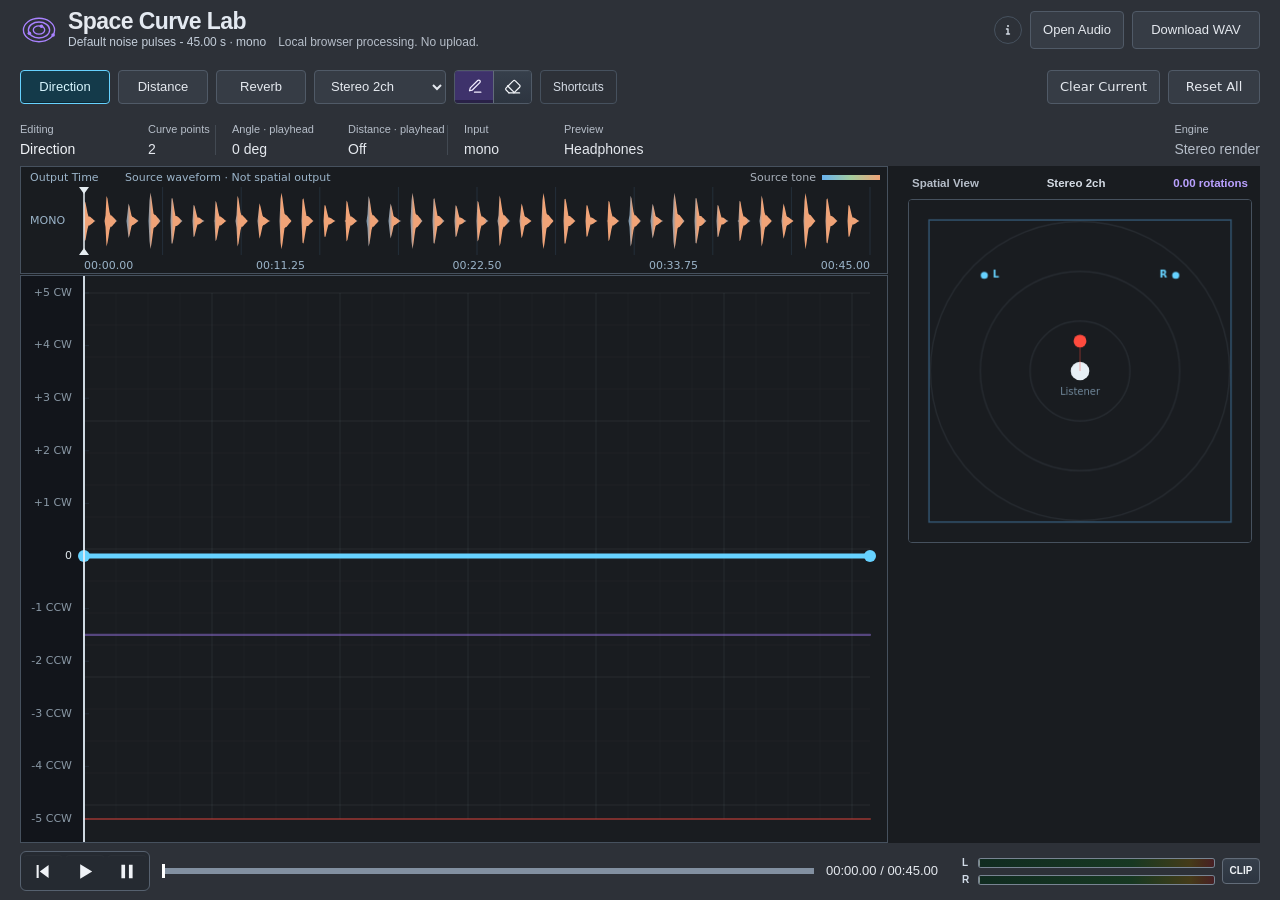
==== index.html @ f637f94a "Clarify readout hierarchy and contextual shortcut help" ====
<!doctype html>
<html lang="en">
  <head>
    <meta charset="utf-8">
    <meta name="viewport" content="width=device-width, initial-scale=1">
    <title>Space Curve Lab</title>
    <link rel="icon" type="image/svg+xml" href="assets/identity/space-micro.svg?v=hub-v0.10">
    <link rel="stylesheet" href="assets/identity/tokens.css?v=hub-v0.10">
    <link rel="stylesheet" href="src/styles.css?v=20261014-filekeys1">
    <link rel="stylesheet" href="src/common-transport.css?v=20261013-1">
    <link rel="stylesheet" href="src/curve-actions.css?v=20261014-family1">
    <link rel="stylesheet" href="src/file-help.css?v=20261014-family1">
    <link rel="stylesheet" href="src/parameter-help.css?v=20261014-family1">
    <link rel="stylesheet" href="src/studio-theme.css?v=20261015-family1">
    <link rel="stylesheet" href="src/button-states.css?v=20261015-2">
  <link rel="stylesheet" href="src/value-strip.css?v=20261015-1">
  <link rel="stylesheet" href="src/functional-surfaces.css?v=20261015-space4">
    <link rel="stylesheet" href="src/content-alignment.css?v=20261015-2">
  <link rel="stylesheet" href="src/transport-polish.css?v=20261015-2">
  <link rel="stylesheet" href="src/transport-surface.css?v=20261015-2">
  <link rel="stylesheet" href="src/brand-layout.css?v=20261015-1">
    <link rel="stylesheet" href="src/readout-layout.css?v=20261028-family-guide1">
    <link rel="stylesheet" href="src/header-rhythm.css?v=20261015-2">
    <link rel="stylesheet" href="src/expanded-editor.css?v=20261015-spatial2">
    <link rel="stylesheet" href="src/typography.css?v=20261015-family1">
  <link rel="stylesheet" href="src/quiet-ui.css?v=20261023-family1">
    <link rel="stylesheet" href="src/refined-ui.css?v=20261026-graphite1">
</head>
  <body>
    <main class="app">
      <header class="topbar">
        <div class="brand">
          <img class="brandMark" src="assets/identity/space-symbol.svg?v=hub-v0.10" width="48" height="48" alt="" aria-hidden="true">
          <div class="brandCopy">
            <h1><span>Space </span><span class="brandAccent">Curve Lab</span></h1>
            <p class="tagline">Draw rotation and distance onto sound.</p>
            <p class="statusLine"><span id="fileStatus">No audio loaded</span><span class="privacyNote">Local browser processing. No upload.</span></p>

          </div>
        </div>
        <div class="transport">
          <details id="fileHelp" class="fileHelp">
            <summary aria-label="Audio file and export information" title="Audio file and export information"><svg width="16" height="16" viewBox="0 0 16 16" fill="none" aria-hidden="true"><circle cx="8" cy="4" r="1" fill="currentColor"/><path d="M6.5 7h1.5v5m-1.5 0h3" stroke="currentColor" stroke-width="1.4" stroke-linecap="round" stroke-linejoin="round"/></svg></summary>
            <div class="fileHelpPanel">
              <strong>Files &amp; export</strong>
              <dl>
                <dt>Input</dt><dd>WAV, MP3 recommended.</dd>
                <dt>AIFF</dt><dd>Mono/stereo 16/24-bit PCM (8–192 kHz), converted locally on import. AIFF-C is not supported.</dd>
                <dt>AIFF limits</dt><dd>128 MiB file / converted WAV; 192 MiB decoded audio. Other formats depend on browser memory.</dd>
                <dt>Output</dt><dd>Source duration · 2 / 4 / 8 channels · 48 kHz / 24-bit WAV. Reverb tails beyond the source end are not included.</dd>
              </dl>
              <p>Short excerpts recommended. Use one Lab at a time for heavy processing.</p>
            </div>
          </details>
          <label class="fileButton">
            Open Audio
            <input id="fileInput" type="file" accept="audio/*,.aif,.aiff,.aifc">
          </label>
          <span class="exportStatus" role="status" aria-label="Export status" hidden><strong id="downloadReadout">not ready</strong></span>
<button id="downloadButton" class="downloadButton" type="button" disabled title="Source duration · 2 / 4 / 8 channels · 48 kHz / 24-bit WAV.">Download WAV</button>
        </div>
      </header>

      <section class="editor">
        <div class="legend">
          <div class="modeButtons">
            <button id="directionMode" class="curveMode enabled active" type="button" aria-pressed="true" data-parameter-help aria-describedby="directionModeHelp">Direction</button>
            <button id="distanceMode" class="curveMode" type="button" aria-pressed="false" data-parameter-help aria-describedby="distanceModeHelp">Distance</button>
            <button id="reverbMode" class="curveMode" type="button" aria-pressed="false" data-parameter-help aria-describedby="reverbModeHelp">Reverb</button>
            <div class="channelTools">
              <select id="renderFormat" aria-label="Render format">
                <option value="stereo">Stereo 2ch</option>
                <option value="quad">Quad 4ch</option>
                <option value="octo">Octo 8ch</option>
              </select>
              <div class="toolToggle" role="group" aria-label="Curve editing tool">
                <button id="penTool" class="active" type="button" aria-label="Pen" aria-pressed="true" title="Pen: add or move points. Shift-drag a point and following points vertically; X stays fixed. Esc cancels the group drag.">
                  <svg xmlns="http://www.w3.org/2000/svg" width="17" height="17" viewBox="0 0 24 24" fill="none" stroke="currentColor" stroke-width="2" stroke-linecap="round" stroke-linejoin="round" aria-hidden="true"><path d="M12 20h9"/><path d="M16.5 3.5a2.121 2.121 0 0 1 3 3L9 17l-4 1 1-4Z"/></svg>
                </button>
                <button id="eraserTool" type="button" aria-label="Eraser" aria-pressed="false" title="Eraser: click a point to delete. Mac: Option-click; PC: Ctrl-click">
                  <svg xmlns="http://www.w3.org/2000/svg" width="17" height="17" viewBox="0 0 24 24" fill="none" stroke="currentColor" stroke-width="2" stroke-linecap="round" stroke-linejoin="round" aria-hidden="true"><path d="m7 21-4-4a2 2 0 0 1 0-3L13 4a2 2 0 0 1 3 0l6 6a2 2 0 0 1 0 3l-8 8"/><path d="M22 21H7"/><path d="m5 11 9 9"/></svg>
                </button>
              </div>
            </div>
            <details id="shortcutHelp" class="fileHelp shortcutHelp">
              <summary title="Existing shortcuts by editing area">Shortcuts</summary>
              <div class="fileHelpPanel" aria-label="Keyboard shortcuts"><strong>Keyboard shortcuts</strong><h3>Curve editing</h3><dl><dt>Shift-drag</dt><dd>Move this and following points vertically. X stays fixed.</dd><dt>Option-click</dt><dd>Mac: delete a point. PC: Ctrl-click. Endpoints stay protected.</dd><dt>Esc</dt><dd>Cancel the pending Shift group drag.</dd></dl><h3>Playback</h3><dl><dt>Space</dt><dd>Play/pause outside inputs, selectors and help.</dd><dt>← / →</dt><dd>Source waveform guide focused: seek 1 s; Shift: 0.1 s. Home / End: boundaries.</dd></dl><p>The channel selector sets the WAV layout; headphone Preview stays stereo. The waveform is a source guide, not spatial output. Esc closes this guide.</p></div>
            </details>
          </div>
          <div class="curveLegend">
            <span><b class="directionSwatch"></b>direction -1800/+1800 degrees</span>
            <span class="directionHint">+ clockwise / - counterclockwise</span>
            <span><b class="distanceSwatch"></b>distance near/far</span>
          </div>
          <div class="curveActions">
            <input id="distanceBypass" type="checkbox" checked hidden>

            <button id="clearCurveButton" type="button">Clear Current</button>
            <button id="resetButton" type="button">Reset All</button>
          </div>
        </div>

        <div class="roomControls" role="group" aria-label="Reverb settings" hidden>
          <span>Draw Reverb Amount · <output id="reverbAmountValue">35%</output></span>
          <label>Decay <input id="reverbDecay" type="range" min="0.3" max="4" step="0.1" value="1.2"><output id="reverbDecayValue">1.2 s</output></label>
          <span>Tail ends at file length</span>
        </div>
        <div class="panel currentValues contextReadouts">
          <div class="readout primaryReadout">
            <span>Editing</span>
            <strong id="modeReadout">Direction</strong>
          </div>
          <div class="readout editContextEnd">
            <span>Curve points</span>
            <strong id="pointsReadout">2</strong>
          </div>
          <div class="readout">
            <span title="Direction curve at the output playhead, not a selected point or measured audio.">Angle · playhead</span>
            <strong id="directionReadout">0 deg</strong>
          </div>
          <div class="readout playbackGroupEnd">
            <span title="Distance curve at the output playhead. Off and bypass retain their existing meaning.">Distance · playhead</span>
            <strong id="distanceReadout">Off</strong>
          </div>
          <div class="readout">
            <span>Input</span>
            <strong id="inputReadout">mono/stereo</strong>
          </div>
          <div class="readout previewReadout">
            <span>Preview</span>
            <strong>Headphones</strong>
          </div>
          <div class="readout referenceReadout">
            <span>Engine</span>
            <strong id="engineReadout">Stereo render</strong>
          </div>
        </div>

        <div class="workspace">
          <div class="curveStack">
            <div class="canvasFrame timelineFrame">
              <canvas id="waveCanvas" width="1600" height="150" role="slider" tabindex="0" aria-label="Output time, source waveform, not spatial output" aria-valuemin="0" aria-valuemax="100" aria-valuenow="0"></canvas>
            </div>
            <div class="canvasFrame curveFrame">
              <canvas id="curveCanvas" width="1600" height="560" aria-label="Curve editor. Click to add or drag to move. Shift-drag a point and following points vertically with X fixed. Esc cancels. Mac Option-click deletes; PC Ctrl-click."></canvas>
            </div>

          </div>
          <aside class="spatialPanel">
            <div class="spatialHeader">
              <span>Spatial View</span>
              <span id="spatialModeLabel">Stereo 2ch</span>
              <strong id="motionReadout">0.00 rotations</strong>
            </div>
            <canvas id="spatialCanvas" width="520" height="520"></canvas>
          </aside>
        </div>
      </section>

      <footer class="playbackBar" aria-label="Playback and output monitoring">
        <div class="bottomTransport" aria-label="Transport controls">
          <button id="rewindButton" type="button" aria-label="Return to start" title="Return to start" disabled></button>
          <button id="playButton" type="button" aria-label="Play" title="Play · Space" disabled>Play</button>
          <button id="stopButton" type="button" aria-label="Pause" title="Pause · Space" disabled>Pause</button>
        </div>
        <input id="playbackScrubber" type="range" min="0" max="1" step="0.0001" value="0" aria-label="Output playback position" disabled>
        <output id="timeStatus" aria-label="Current playback time and duration">00:00.00 / 00:00.00</output>
        <section class="outputMeter" aria-label="Stereo headphone preview output level meter">
          <div class="meterChannels">
            <div class="meterRow" data-meter-channel="0">
              <span class="meterChannelLabel">L</span>
              <div class="meterTrack" aria-hidden="true">
                <div class="meterRms"></div>
                <div class="meterPeak"></div>
                <div class="meterHold"></div>
              </div>
              <span class="meterValue">-∞</span>
            </div>
            <div class="meterRow" data-meter-channel="1">
              <span class="meterChannelLabel">R</span>
              <div class="meterTrack" aria-hidden="true">
                <div class="meterRms"></div>
                <div class="meterPeak"></div>
                <div class="meterHold"></div>
              </div>
              <span class="meterValue">-∞</span>
            </div>
          </div>
          <button id="meterClipButton" class="meterClip" type="button" aria-pressed="false" title="Clip indicator. Click to reset.">CLIP</button>
        </section>
      </footer>
    </main>

    <div id="resetDialog" class="dialogBackdrop" hidden>
      <div class="confirmDialog" role="dialog" aria-modal="true" aria-labelledby="resetDialogTitle" aria-describedby="resetDialogDescription">
        <h2 id="resetDialogTitle">Reset all curves?</h2>
        <p id="resetDialogDescription">Direction, Distance and Reverb will return to their default state. This action cannot be undone.</p>
        <div class="dialogActions">
          <button id="cancelResetButton" type="button">Cancel</button>
          <button id="confirmResetButton" type="button">Reset All</button>
        </div>
      </div>
    </div>

    <script src="src/file-help.js?v=20261028-family-guide1" type="module"></script>
    <script src="src/app.js?v=20261027-shift1" type="module"></script>
  <div id="directionModeHelp" class="parameterHelp" role="tooltip" hidden><strong>Direction · −1800° to +1800°</strong><span>Move the sound around the listener. Positive = clockwise; negative = counterclockwise. 360° is one full turn.</span><span class="helpState"></span></div>
<div id="distanceModeHelp" class="parameterHelp" role="tooltip" hidden><strong>Distance · 0–1</strong><span>Move from near (0) to far (1), changing level, filtering and spatial impression. This is not a calibrated distance in meters.</span><span class="helpState"></span></div>
<div id="reverbModeHelp" class="parameterHelp" role="tooltip" hidden><strong>Reverb Amount · 0–100%</strong><span>Draw how much sound is sent to the reverb. Decay is a separate 0.3–4 s setting. The tail ends at the file length.</span><span class="helpState"></span></div>
<script type="module" src="src/parameter-help.js?v=20261014-family1"></script>
<script src="src/value-details.js?v=20261015-1" type="module"></script>
  <script type="module" src="src/expanded-editor.js?v=20261015-height2"></script>
  </body>
</html>
---- assets/identity/tokens.css ----
/* Pinned Hub v0.10 palette. Update from palette.json together. */
:root {
  --curve-lab-audio: #459BFF;
  --curve-lab-timbre: #F4CB38;
  --curve-lab-space: #A982FF;
  --curve-lab-granular: #EF4FA4;
  --curve-lab-spectral: #FF7047;
  --curve-lab-oscillator: #28CDB0;
}
---- src/styles.css ----
:root {
  color-scheme: dark;
  --cl-bg: #07111c;
  --cl-bg-deep: #050b12;
  --cl-surface: #0d1b29;
  --cl-surface-raised: #122438;
  --cl-surface-hover: #182f46;
  --cl-surface-active: #1b3751;
  --cl-canvas: #0c1f31;
  --cl-border: #203a52;
  --cl-border-strong: #345672;
  --cl-text: #e8f0f6;
  --cl-text-secondary: #aabccc;
  --cl-text-muted: #71889b;
  --cl-accent: var(--curve-lab-space);
  --cl-accent-hover: #baa1ff;
  --cl-focus: #ccb4ff;
  --cl-direction: #66d2ff;
  --cl-distance: #ff4b3e;
  --cl-danger: #e35d80;
  --cl-meter-green: #20d45b;
  --cl-meter-yellow: #f2d31b;
  --cl-meter-orange: #f28c18;
  --cl-meter-red: #e44747;
  --cl-meter-hold: #f4f7f9;
  --cl-radius-sm: 4px;
  --cl-radius-md: 6px;
  --cl-radius-lg: 8px;
  --cl-space-1: 4px;
  --cl-space-2: 8px;
  --cl-space-3: 12px;
  --cl-space-4: 16px;
  --cl-space-6: 24px;
  --cl-control-height: 38px;
  --cl-toolbar-height: 54px;
  font-family: system-ui, -apple-system, BlinkMacSystemFont, "Segoe UI", sans-serif;
  background: var(--cl-bg-deep);
  color: var(--cl-text);
}

* {
  box-sizing: border-box;
}

body {
  margin: 0;
  min-height: 100vh;
  min-height: 100dvh;
  overflow: auto;
  background: var(--cl-bg-deep);
}

button,
input,
select {
  font: inherit;
}

.app {
  display: grid;
  grid-template-columns: minmax(0, 1fr);
  grid-template-rows: auto auto auto;
  align-content: start;
  min-height: 100vh;
  min-height: 100dvh;
  padding-bottom: 102px;
  padding-bottom: calc(102px + env(safe-area-inset-bottom, 0px));
}

.topbar {
  grid-column: 1 / -1;
  display: grid;
  grid-template-columns: minmax(330px, 1fr) auto;
  align-items: center;
  gap: var(--cl-space-6);
  padding: 18px var(--cl-space-6);
  border-bottom: 1px solid rgba(52, 86, 114, 0.72);
  background: #08131e;
}

.brand {
  display: grid;
  grid-template-columns: 48px minmax(0, 1fr);
  align-items: center;
  gap: var(--cl-space-3);
  min-width: 0;
}

.brandMark {
  width: 48px;
  height: 48px;
  display: block;
  object-fit: contain;
}

.brandCopy {
  min-width: 0;
}

.brand h1 {
  margin: 0;
  color: var(--cl-text);
  font-size: 25px;
  font-weight: 720;
  line-height: 1.05;
  letter-spacing: 0;
}

.brandAccent {
  color: var(--cl-accent);
}

.brand p {
  margin: 0;
}

.tagline {
  margin-top: var(--cl-space-1);
  color: var(--cl-text-secondary);
  font-size: 13px;
  line-height: 1.35;
}

.statusLine {
  display: flex;
  flex-wrap: wrap;
  gap: 5px var(--cl-space-3);
  margin-top: 3px;
  color: var(--cl-text-muted);
  font-size: 11.5px;
  line-height: 1.35;
}

.privacyNote {
  color: #77b7aa;
}

.formatNote {
  margin-top: 2px;
  color: #60798d;
  font-size: 10.5px;
  line-height: 1.35;
}

#timeStatus {
  min-width: 166px;
  color: var(--cl-text);
  font-size: 16px;
  font-weight: 680;
  font-variant-numeric: tabular-nums;
  text-align: center;
  white-space: nowrap;
}

.transport {
  display: flex;
  align-items: center;
  justify-self: end;
  gap: var(--cl-space-2);
  flex-wrap: wrap;
}

button,
.fileButton,
select {
  min-width: 74px;
  height: var(--cl-control-height);
  display: inline-flex;
  align-items: center;
  justify-content: center;
  padding: 0 14px;
  border: 1px solid var(--cl-border);
  border-radius: var(--cl-radius-md);
  background: var(--cl-surface-raised);
  color: var(--cl-text-secondary);
  font-size: 13px;
  font-weight: 620;
  line-height: 1;
  text-decoration: none;
  white-space: nowrap;
  cursor: pointer;
}

select {
  min-width: 112px;
  color-scheme: dark;
}

button:hover,
.fileButton:hover,
select:hover {
  border-color: var(--cl-border-strong);
  background: var(--cl-surface-hover);
  color: var(--cl-text);
}

button:focus-visible,
.fileButton:focus-within,
select:focus-visible,
input:focus-visible {
  outline: 2px solid var(--cl-focus);
  outline-offset: 2px;
}

button:active:not(:disabled),
.fileButton:active,
select:active:not(:disabled) {
  background: var(--cl-surface-active);
}

button:disabled,
select:disabled {
  opacity: 0.42;
  cursor: default;
}

#downloadButton {
  min-width: 128px;
  border-color: var(--cl-accent);
  background: color-mix(in srgb, var(--cl-accent) 48%, var(--cl-bg));
  color: #fbf9ff;
}

#downloadButton:hover {
  border-color: var(--cl-accent-hover);
  background: color-mix(in srgb, var(--cl-accent) 60%, var(--cl-bg));
}

#stopButton {
  border-color: #784054;
  color: #f09ab1;
}

#stopButton:hover {
  border-color: var(--cl-danger);
  background: #321d2a;
  color: #ffc0d0;
}

.fileButton input {
  position: absolute;
  width: 1px;
  height: 1px;
  padding: 0;
  margin: -1px;
  overflow: hidden;
  clip-path: inset(50%);
  white-space: nowrap;
  border: 0;
}

.editor {
  min-width: 0;
  min-height: 0;
  display: grid;
  grid-template-rows: auto auto auto minmax(0, 1fr);
  align-content: start;
  gap: var(--cl-space-3);
  padding: var(--cl-space-4);
}

.legend {
  min-height: var(--cl-toolbar-height);
  display: grid;
  grid-template-columns: auto minmax(0, 1fr) auto;
  align-items: center;
  gap: var(--cl-space-4);
  padding: var(--cl-space-2) var(--cl-space-3);
  border: 1px solid var(--cl-border);
  border-radius: var(--cl-radius-lg);
  background: var(--cl-surface);
  color: var(--cl-text-muted);
  font-size: 11.5px;
}

.modeButtons,
.curveLegend,
.curveActions {
  display: flex;
  align-items: center;
  gap: var(--cl-space-2);
  flex-wrap: wrap;
}

.curveLegend {
  min-width: 0;
  gap: var(--cl-space-4);
}

.curveActions {
  justify-content: flex-end;
}

.legend button {
  min-width: 90px;
  height: 34px;
}

.curveMode {
  border-color: #29445b;
  background: #102236;
}

.toolToggle {
  display: inline-flex;
  height: 34px;
  margin-left: var(--cl-space-1);
  overflow: hidden;
  border: 1px solid #2d4a61;
  border-radius: var(--cl-radius-md);
}

.legend .toolToggle button {
  width: 38px;
  min-width: 38px;
  height: 32px;
  padding: 0;
  border: 0;
  border-radius: 0;
  background: #102236;
  color: #9fb5c6;
}

.legend .toolToggle button + button {
  border-left: 1px solid #2d4a61;
}

.legend .toolToggle button.active {
  background: #3e326b;
  color: #f2edff;
}

.legend .toolToggle button:focus-visible {
  outline: 2px solid var(--cl-focus);
  outline-offset: -2px;
}

#directionMode.active {
  border-color: var(--cl-direction);
  background: #143a4a;
  color: #d8f6ff;
}

#distanceMode.active {
  border-color: var(--cl-distance);
  background: #442329;
  color: #ffd9d6;
}

#clearCurveButton,
#resetButton {
  min-width: 92px;
  color: var(--cl-text-secondary);
}

#clearCurveButton {
  border-color: #3b5063;
}

#resetButton {
  border-color: #784054;
  color: #f09ab1;
}

#resetButton:hover {
  border-color: var(--cl-danger);
  background: #321d2a;
  color: #ffc0d0;
}

.toggle {
  height: 34px;
  display: inline-flex;
  align-items: center;
  gap: 7px;
  padding: 0 10px;
  border: 1px solid #3b5063;
  border-radius: var(--cl-radius-md);
  color: var(--cl-text-secondary);
  background: #102236;
  white-space: nowrap;
}

.toggle:hover {
  border-color: var(--cl-border-strong);
  color: var(--cl-text);
}

.toggle input {
  width: 14px;
  height: 14px;
  margin: 0;
  accent-color: var(--cl-distance);
}

.directionHint {
  color: var(--cl-text-muted);
}

.directionSwatch,
.distanceSwatch {
  display: inline-block;
  width: 22px;
  height: 3px;
  margin-right: 6px;
  border-radius: 2px;
  vertical-align: middle;
}

.directionSwatch { background: var(--cl-direction); }
.distanceSwatch { background: var(--cl-distance); }

.panel {
  display: grid;
  grid-template-columns: repeat(8, minmax(100px, 1fr));
  gap: 0;
  padding: 10px 12px;
  border: 1px solid var(--cl-border);
  border-radius: var(--cl-radius-lg);
  background: #0a1724;
}

.readout {
  position: relative;
  display: grid;
  grid-template-rows: 13px 17px;
  align-content: center;
  gap: 4px;
  min-width: 0;
  padding: 0 14px;
  color: var(--cl-text-muted);
  font-size: 10.5px;
  line-height: 1.2;
  text-transform: uppercase;
}

.readout:first-child {
  padding-left: 4px;
}

.readout:not(:last-child)::after {
  position: absolute;
  top: 3px;
  right: 0;
  bottom: 3px;
  width: 1px;
  background: rgba(52, 86, 114, 0.58);
  content: "";
}

.readout strong {
  overflow: hidden;
  color: var(--cl-text);
  font-size: 13px;
  font-weight: 650;
  font-variant-numeric: tabular-nums;
  line-height: 1.3;
  text-overflow: ellipsis;
  text-transform: none;
  white-space: nowrap;
}

.workspace {
  min-width: 0;
  display: grid;
  grid-template-columns: minmax(0, 1fr) minmax(300px, 360px);
  align-items: start;
  gap: var(--cl-space-3);
}

.curveStack {
  min-width: 0;
  display: grid;
  gap: var(--cl-space-3);
}

.canvasFrame,
.spatialPanel {
  min-width: 0;
  overflow: hidden;
  border: 1px solid var(--cl-border-strong);
  border-radius: var(--cl-radius-lg);
  background: var(--cl-canvas);
}

canvas {
  display: block;
  width: 100%;
}

#waveCanvas,
#curveCanvas {
  background: var(--cl-canvas);
}

#waveCanvas {
  cursor: crosshair;
  touch-action: none;
  height: clamp(88px, 12vh, 128px);
  height: clamp(88px, 12dvh, 128px);
}

#curveCanvas {
  height: clamp(250px, calc(100vh - 515px), 620px);
  height: clamp(250px, calc(100dvh - 515px), 620px);
  cursor: crosshair;
}

#curveCanvas.eraseMode {
  cursor: url("eraser-cursor.svg") 5 25, crosshair;
}

.spatialPanel {
  padding: var(--cl-space-2);
  background: #0a1724;
}

.spatialHeader {
  display: flex;
  align-items: center;
  justify-content: space-between;
  gap: var(--cl-space-3);
  padding: 3px 4px 10px;
  color: var(--cl-text-muted);
  font-size: 11.5px;
  font-weight: 650;
}

.spatialHeader span {
  min-width: 0;
}

#spatialModeLabel {
  flex: 1 1 auto;
  overflow: hidden;
  color: var(--cl-text-secondary);
  text-align: center;
  text-overflow: ellipsis;
  white-space: nowrap;
}

.spatialHeader strong {
  color: var(--cl-accent-hover);
  font-size: 11.5px;
  font-variant-numeric: tabular-nums;
}

#spatialCanvas {
  aspect-ratio: 1;
  border: 1px solid var(--cl-border);
  border-radius: var(--cl-radius-md);
  background: var(--cl-canvas);
}

.playbackBar {
  position: fixed;
  z-index: 10;
  right: var(--cl-space-4);
  bottom: var(--cl-space-3);
  bottom: max(var(--cl-space-3), env(safe-area-inset-bottom, 0px));
  left: var(--cl-space-4);
  display: grid;
  grid-template-columns: auto auto minmax(33vw, 1fr);
  align-items: center;
  gap: var(--cl-space-4);
  min-height: 66px;
  margin: 0;
  padding: 10px 12px;
  border: 1px solid var(--cl-border);
  border-radius: var(--cl-radius-lg);
  background: #0a1724;
}

.bottomTransport {
  display: flex;
  align-items: center;
  gap: var(--cl-space-2);
}

.bottomTransport button {
  min-width: 74px;
}

#waveCanvas:focus-visible {
  outline: 2px solid var(--cl-focus);
  outline-offset: -2px;
}

.outputMeter {
  display: grid;
  grid-template-columns: auto minmax(140px, 1fr) auto;
  align-items: center;
  gap: var(--cl-space-2);
  min-width: 0;
  padding-left: var(--cl-space-3);
  border-left: 1px solid rgba(52, 86, 114, 0.58);
}

.meterTitle {
  color: var(--cl-text-muted);
  font-size: 10px;
  font-weight: 750;
}

.meterChannels {
  display: grid;
  gap: 5px;
  min-width: 0;
}

.meterRow {
  display: grid;
  grid-template-columns: 11px minmax(90px, 1fr) 34px;
  align-items: center;
  gap: 5px;
}

.meterChannelLabel,
.meterValue {
  color: var(--cl-text-muted);
  font-size: 10px;
  font-weight: 650;
  font-variant-numeric: tabular-nums;
}

.meterValue {
  text-align: right;
}

.meterTrack {
  position: relative;
  height: 7px;
  overflow: hidden;
  border: 1px solid #233d53;
  border-radius: 2px;
  background: #050c13;
}

.meterRms,
.meterPeak {
  position: absolute;
  inset: 0;
  width: 100%;
  transform: scaleX(0);
  transform-origin: left center;
  background: linear-gradient(
    90deg,
    var(--cl-meter-green) 0%,
    var(--cl-meter-green) 68%,
    var(--cl-meter-yellow) 80%,
    var(--cl-meter-orange) 90%,
    var(--cl-meter-red) 100%
  );
}

.meterRms {
  opacity: 0.72;
}

.meterPeak {
  top: 1px;
  bottom: 1px;
  opacity: 0.96;
}

.meterHold {
  position: absolute;
  top: 0;
  bottom: 0;
  left: 0;
  width: 1px;
  background: var(--cl-meter-hold);
}

.meterClip {
  min-width: 38px;
  width: 38px;
  height: 26px;
  padding: 0;
  border-color: #493142;
  background: #1b1c28;
  color: #79576a;
  font-size: 8.5px;
  font-weight: 760;
}

.meterClip.clipped {
  border-color: var(--cl-danger);
  background: #5a2035;
  color: #ffd5df;
}

.dialogBackdrop {
  position: fixed;
  inset: 0;
  z-index: 20;
  display: grid;
  place-items: center;
  padding: 20px;
  background: rgba(2, 8, 14, 0.76);
}

.dialogBackdrop[hidden] {
  display: none;
}

.confirmDialog {
  width: min(420px, 100%);
  padding: 20px;
  border: 1px solid var(--cl-border-strong);
  border-radius: var(--cl-radius-lg);
  background: #102131;
}

.confirmDialog h2 {
  margin: 0;
  font-size: 18px;
  letter-spacing: 0;
}

.confirmDialog p {
  margin: 12px 0 20px;
  color: var(--cl-text-secondary);
  font-size: 13px;
  line-height: 1.5;
}

.dialogActions {
  display: flex;
  justify-content: flex-end;
  gap: var(--cl-space-2);
}

#confirmResetButton {
  border-color: #7a4255;
  background: #37202a;
  color: #f5bdcb;
}

@media (max-width: 1240px) {
  .app {
    padding-bottom: 140px;
    padding-bottom: calc(140px + env(safe-area-inset-bottom, 0px));
  }

  .topbar {
    grid-template-columns: minmax(320px, 1fr) auto;
  }

  .transport {
    grid-column: 2;
    grid-row: 1;
    max-width: 540px;
  }

  .legend {
    grid-template-columns: minmax(0, 1fr) auto;
  }

  .curveLegend {
    grid-column: 1 / -1;
    grid-row: 2;
  }

  .workspace {
    grid-template-columns: minmax(0, 1fr) minmax(280px, 320px);
  }

  .playbackBar {
    grid-template-columns: auto minmax(150px, 1fr);
  }

  .outputMeter {
    grid-column: 1 / -1;
    grid-row: 2;
    padding: var(--cl-space-2) 0 0;
    border-top: 1px solid rgba(52, 86, 114, 0.58);
    border-left: 0;
  }
}

@media (max-width: 1040px) {
  .workspace {
    grid-template-columns: minmax(0, 1fr);
  }

  .spatialPanel {
    width: min(520px, 100%);
  }

  #curveCanvas {
    height: clamp(300px, 52vh, 500px);
    height: clamp(300px, 52dvh, 500px);
  }
}

@media (max-width: 860px) {
  .app {
    padding-bottom: 170px;
    padding-bottom: calc(170px + env(safe-area-inset-bottom, 0px));
  }

  .topbar {
    align-items: start;
    grid-template-columns: minmax(0, 1fr);
    gap: var(--cl-space-3);
    padding: var(--cl-space-4);
  }

  .brand {
    grid-template-columns: 40px minmax(0, 1fr);
  }

  .brandMark {
    width: 40px;
    height: 40px;
  }

  .brand h1 {
    font-size: 22px;
  }

  .transport {
    grid-column: 1;
    grid-row: auto;
    justify-self: start;
  }

  .transport {
    max-width: none;
  }

  .editor {
    padding: var(--cl-space-3);
  }

  .legend {
    grid-template-columns: minmax(0, 1fr);
  }

  .curveLegend,
  .curveActions {
    grid-column: auto;
    grid-row: auto;
  }

  .curveActions {
    justify-content: flex-start;
  }

  .panel {
    grid-template-columns: repeat(2, minmax(118px, 1fr));
    gap: 10px 0;
  }

  .readout:nth-child(2n)::after {
    display: none;
  }

  #curveCanvas {
    height: clamp(300px, 50vh, 460px);
    height: clamp(300px, 50dvh, 460px);
  }

  .playbackBar {
    right: var(--cl-space-3);
    left: var(--cl-space-3);
    grid-template-columns: auto minmax(150px, 1fr);
    gap: var(--cl-space-3);
  }

  #timeStatus {
    justify-self: end;
    min-width: 0;
    font-size: 14px;
  }

  .outputMeter {
    grid-column: 1 / -1;
  }

  .outputMeter {
    grid-row: auto;
  }
}

@media (max-width: 520px) {
  .meterTitle,
  .meterValue {
    display: none;
  }

  .outputMeter {
    grid-template-columns: minmax(0, 1fr) auto;
  }

  .meterRow {
    grid-template-columns: 11px minmax(70px, 1fr);
  }
}

.roomControls { display:flex; flex-wrap:wrap; align-items:center; gap:12px 20px; padding:8px 12px; border:1px solid #304252; border-radius:8px; color:#bac8d8; font-size:12px; }
.roomControls label { display:flex; align-items:center; gap:7px; }
.roomControls input[type="range"] { width:100px; accent-color:#A982FF; }
.roomControls output { min-width:38px; font-variant-numeric:tabular-nums; }
.roomControls > span { font-size:11px; color:#8193a6; }

@media (min-width: 1101px) {
  .app { padding-bottom: calc(82px + env(safe-area-inset-bottom, 0px)); }
  #curveCanvas { height:clamp(210px, calc(100dvh - 565px), 620px); }
}

.roomControls[hidden] { display:none; }
/* Module buttons are toggles, matching the Curve Lab family. */
.curveMode.enabled { background:#233a4d; border-color:#54728b; color:#e8f0f6; }
#directionMode.enabled { border-color:#66d2ff; }
#distanceMode.enabled { border-color:#ff4b3e; }
#reverbMode.enabled { border-color:#A982FF; background:#29243c; }
.curveMode.active { box-shadow:inset 0 -2px #dce9f5; }
---- src/common-transport.css ----
/* Curve Lab common bottom transport. Independent from engine and waveform UI. */
.playbackBar{display:grid;grid-template-columns:auto minmax(100px,1fr) auto minmax(200px,25%);align-items:center;gap:12px;min-height:54px;padding:6px 10px}
.bottomTransport{display:flex;align-items:center;gap:0;padding:3px;border:1px solid #304252;border-radius:6px;background:#101d29}
.bottomTransport button,#rewindButton{position:relative;display:block;width:38px;min-width:38px;height:32px;padding:0;border:0;border-radius:3px;background:transparent;color:#d2dce5;font-size:0;box-shadow:none}
.bottomTransport button::before{content:"";position:absolute;left:50%;top:50%;transform:translate(-50%,-50%);width:16px;height:16px;background:currentColor}
#playButton::before{clip-path:polygon(20% 5%,95% 50%,20% 95%)}
#stopButton::before{clip-path:polygon(15% 8%,38% 8%,38% 92%,15% 92%,15% 8%,62% 8%,85% 8%,85% 92%,62% 92%,62% 8%)}
#rewindButton::before{clip-path:polygon(10% 10%,23% 10%,23% 90%,10% 90%,10% 10%,85% 10%,85% 90%,30% 50%,85% 10%)}
#rewindButton{margin-right:7px;border-right:1px solid #344655;border-radius:3px 0 0 3px}
#playButton[aria-pressed="true"]{background:#35404b;color:#d2dce5}
.bottomTransport button:hover{background:#26394c;color:#d2dce5}
.bottomTransport button:disabled{opacity:.35}
.bottomTransport button:focus-visible{outline:2px solid #d2dce5;outline-offset:2px}
#timeStatus{min-width:0;font-size:13px;white-space:nowrap}
#playbackScrubber{appearance:none;-webkit-appearance:none;display:block;width:100%;min-width:0;height:34px;padding:0;margin:0;border:0;border-radius:0;cursor:ew-resize;
background:linear-gradient(to right,var(--cl-accent,#459bff) 0% var(--progress,0%),#223a50 var(--progress,0%) 100%) center / 100% 6px no-repeat}
#playbackScrubber::-webkit-slider-runnable-track{height:6px;background:transparent}
#playbackScrubber::-webkit-slider-thumb{appearance:none;-webkit-appearance:none;width:3px;height:14px;margin-top:-4px;border:0;border-radius:0;background:#fff}
#playbackScrubber::-moz-range-track{height:6px;background:transparent}
#playbackScrubber::-moz-range-thumb{width:3px;height:14px;border:0;border-radius:0;background:#fff}
#playbackScrubber:disabled{opacity:.35}
.playbackBar .outputMeter{display:grid;grid-template-columns:minmax(0,1fr) auto;min-width:0;align-items:center}
.playbackBar .meterTitle{display:none}
.playbackBar .meterValue{position:absolute;width:1px;height:1px;overflow:hidden;clip-path:inset(50%);white-space:nowrap}
.playbackBar .meterRow{grid-template-columns:12px minmax(60px,1fr)}
.playbackBar .meterChannelLabel{font-size:11px;color:#b5c6d6}
.playbackBar .meterChannels{gap:6px}
.playbackBar .meterTrack{height:8px;border:0;border-radius:2px;background:linear-gradient(to right,#102b20 0%,#173822 65%,#323b1c 80%,#453b19 90%,#462c1c 95%,#481f25 100%)}
.playbackBar .meterRms,.playbackBar .meterPeak{transform:none;clip-path:inset(0 100% 0 0);background:linear-gradient(to right,#49ca87 0%,#6bd56e 65%,#b9db60 80%,#edce5b 90%,#f39b58 95%,#f26470 100%)}
.playbackBar .meterPeak{top:0;bottom:0;opacity:1}
.playbackBar .meterRms{opacity:.55}
.playbackBar .meterHold{width:1px;background:#eff5f8;transform:translateX(-.5px)}
@media(max-width:1100px){.playbackBar{grid-template-columns:auto minmax(100px,1fr) auto}.playbackBar .outputMeter{grid-column:1/-1;border-left:0;padding:2px 0 0}.app{padding-bottom:130px}}
@media(max-width:600px){.playbackBar{grid-template-columns:auto 1fr;gap:6px}#playbackScrubber{grid-row:2;grid-column:1/-1}#timeStatus{grid-row:1;grid-column:2;font-size:11px}.app{padding-bottom:160px}}

#playButton,#stopButton,#rewindButton{color:#d2dce5}
#playButton:hover,#stopButton:hover,#rewindButton:hover{color:#d2dce5;background:#26394c}
.playbackBar #timeStatus{width:auto;max-width:none;overflow:visible;text-overflow:clip;justify-self:stretch}
---- src/curve-actions.css ----
/* Family curve actions: Audio Curve Lab reference. No behavior changes. */
#clearCurveButton, #resetButton {
  box-sizing: border-box;
  min-width: 92px;
  height: 38px;
  padding: 0 14px;
  display: inline-flex;
  align-items: center;
  justify-content: center;
  border: 1px solid #203a52;
  border-radius: 6px;
  background: #122438;
  color: #aabccc;
  font-family: system-ui, -apple-system, BlinkMacSystemFont, "Segoe UI", sans-serif;
  font-size: 13px;
  font-weight: 620;
  line-height: 1;
  white-space: nowrap;
  box-shadow: none;
}
#clearCurveButton { border-color: #3b5063; }
#clearCurveButton:hover:not(:disabled), #resetButton:hover:not(:disabled) {
  border-color: #345672;
  background: #182f46;
  color: #e8f0f6;
}
#clearCurveButton:active:not(:disabled), #resetButton:active:not(:disabled) {
  background: #1b3751;
}
#clearCurveButton:focus-visible, #resetButton:focus-visible {
  outline: 2px solid #8fbfff;
  outline-offset: 2px;
}
#clearCurveButton:disabled, #resetButton:disabled {
  background: #122438;
  color: #aabccc;
  opacity: .42;
  cursor: default;
}
#clearCurveButton:disabled { border-color: #3b5063; }
#resetButton:disabled { border-color: #203a52; }
@media (min-width: 900px) {
  #clearCurveButton, #resetButton { height: 30px; }
}
---- src/file-help.css ----
.fileHelp { position:relative; flex:none; }
.fileHelp > summary { list-style:none; display:flex; align-items:center; justify-content:center; width:28px; height:28px; box-sizing:border-box; border:1px solid var(--cl-border); border-radius:50%; color:var(--cl-text-secondary); background:transparent; cursor:pointer; }
.fileHelp > summary::-webkit-details-marker { display:none; }
.fileHelp > summary:hover, .fileHelp[open] > summary { color:var(--cl-text); border-color:var(--cl-accent); }
.fileHelp > summary:focus-visible { outline:2px solid var(--cl-accent); outline-offset:3px; }
.fileHelpPanel { position:absolute; z-index:30; right:0; top:calc(100% + 8px); width:min(340px,calc(100vw - 32px)); box-sizing:border-box; padding:16px; border:1px solid var(--cl-border); border-radius:8px; background:#101e2c; color:#c8d7e5; box-shadow:0 12px 32px #0008; font-size:12px; line-height:1.5; }
.fileHelpPanel > strong { color:#edf4fa; font-size:13px; }
.fileHelpPanel dl { display:grid; grid-template-columns:58px minmax(0,1fr); gap:9px 12px; margin:12px 0; }
.fileHelpPanel dt { color:#8fa9bf; }
.fileHelpPanel dd { margin:0; }
.fileHelpPanel p { margin:12px 0 0; padding-top:10px; border-top:1px solid var(--cl-border); color:#9fb4c5; }
@media(max-width:600px) { .fileHelpPanel { position:fixed; left:16px; right:16px; top:150px; width:auto; max-height:calc(100dvh - 180px); overflow:auto; } }

@media(min-width:601px) and (max-width:900px) { .fileHelpPanel { left:0; right:auto; } }
---- src/parameter-help.css ----
.parameterHelp {
  position: fixed;
  z-index: 1000;
  width: min(300px, calc(100vw - 24px));
  box-sizing: border-box;
  padding: 12px 14px;
  border: 1px solid #36516b;
  border-radius: 8px;
  background: #102030;
  color: #d4e0ec;
  box-shadow: 0 5px 18px #0005;
  font-size: 12px;
  line-height: 1.55;
}
.parameterHelp[hidden] { display: none; }
.parameterHelp strong { display: block; margin-bottom: 4px; color: #f0f5fa; font-size: 12px; }
.parameterHelp span { display: block; }

/* Retain legacy nodes for existing UI writers; descriptions now live on controls. */
.parameterLegend, .curveLegend { display: none !important; }
.parameterHelp .helpState { margin-top: 6px; color: #a8bed3; font-size: 11px; }
---- src/studio-theme.css ----
/* Family studio pilot, derived from Audio 3e9723b. Presentation only.
   Keep each Lab's accent, parameter colors, enabled/bypassed states and layout. */
:root {
 --cl-bg: #292f38; --cl-bg-deep: #222830; --cl-surface: #252c35;
 --cl-surface-raised: #303945; --cl-surface-hover: #444f5e;
 --cl-border: #46515e; --cl-border-strong: #637182;
 --cl-text: #f0f3f7; --cl-text-secondary: #d5dce5; --cl-text-muted: #c3cdd9;
 --cl-canvas: #191c20; --cl-radius-md: 4px; --cl-radius-lg: 5px;
}
body { font-family: -apple-system,BlinkMacSystemFont,"Segoe UI",sans-serif; background: #292f38; }
body::before,body::after { display:none; }
.app { background:#292f38; }
.topbar { background:#292f38; border-bottom-color:transparent; box-shadow:none; }
.brand h1 { font-weight:600; letter-spacing:-.025em; }
.brandAccent { color:#e3e9f1; }
button,.fileButton,select,input { font-weight:500; }
button:not(.active):not(.enabled):not(.bypassed):not(.clipped):not(:disabled):not([aria-pressed="true"]),
.fileButton,select,input[type="number"] {
 background:#303945; color:#edf1f6; border-color:#626f7f;
}
button:focus-visible,select:focus-visible,input:focus-visible { outline:2px solid var(--cl-focus); outline-offset:2px; }
button:disabled { opacity:.6; }
.editor { gap:0; padding:0; }
.legend,.effectBar,.panel,.controlBand,.sourceBand,.impulseBand,
.canvasFrame,.outputWaveFrame,.spatialPanel,.playbackBar,.playbackDock {
 border-radius:0; box-shadow:none;
}
.legend,.effectBar,.controlBand,.sourceBand,.impulseBand,.panel {
 background:#252c35; border:0; border-bottom:1px solid #46515e;
}
.legend,.effectBar { background:#292f38; }
.panel .readout strong { font-weight:500; }
.canvasFrame,.outputWaveFrame { border:0; background:#191c20; }
.curveStack { gap:1px; }
.chainDiagram,.spatialPanel { background:#252c35; border-color:#46515e; }
.parameterBar,.durationPanel,.roomControls { background:#252c35; border-color:#46515e; }
.playbackBar,.playbackDock { background:#292f38; border-color:#46515e; }
#clearCurveButton,#resetButton { background:#2d3540; color:#edf1f6; border-color:#626f7f; font-weight:500; }
#clearCurveButton:hover:not(:disabled),#resetButton:hover:not(:disabled) { background:#444f5e; border-color:#8796a8; color:#fff; }
.fileHelpPanel,.parameterHelp,.confirmDialog { background:#252e39; color:#d5dce5; border-color:#718196; }
.fileHelpPanel p,.fileHelpPanel dt,.parameterHelp .helpState { color:#c3cdd9; }
.playbackBar .meterTrack { box-shadow:0 0 0 1px #788492; }
.playbackBar .meterChannelLabel { color:#d1dbe7; }
.curveMode.active,.parameterButton.active { box-shadow:inset 0 -2px currentColor; }
@media(max-width:899px) {
 .app { padding-bottom:0; }
 .playbackBar,.playbackDock { position:static; inset:auto; margin:0; }
 .tagline { display:none; }
}
---- src/button-states.css ----
/* Shared button-state contract. Local copies intentionally identical across six Labs.
   Presentation only: preserve parameter-specific active colors and semantic states. */
:root {
  --cl-button-rest: linear-gradient(#363f4b, #2d3540);
  --cl-button-text: #f0f3f7;
  --cl-button-edge: #626c79;
}
/* Off means available but not selected; bypassed effects remain editable. */
button:not(.active):not(.enabled):not(.editing):not(.clipped):not([aria-pressed="true"]):not(:disabled),
button.bypassed:not(:disabled), .fileButton {
  background: var(--cl-button-rest) !important;
  color: var(--cl-button-text) !important;
  border-color: var(--cl-button-edge) !important;
  box-shadow: inset 0 1px #ffffff06 !important;
}
button:not(.active):not(.enabled):not(.editing):not(.clipped):not([aria-pressed="true"]):not(:disabled):hover,
button.bypassed:not(:disabled):hover, .fileButton:hover {
  background: #444f5e !important;
  border-color: #8796a8 !important;
}
/* A full-width dark lower bevel replaces text underlines; no size/layout change. */
button:is(.active,.editing,[aria-pressed="true"]):not(:disabled):not(.clipped) {
  box-shadow: inset 0 1px #ffffff0a, inset 0 -3px #00000055 !important;
}
.curveMode.active::after { content: none !important; }
/* Unavailable is distinct from an available off button. */
button:disabled {
  opacity: 1 !important;
  background: #353b44 !important;
  color: #949eac !important;
  border-color: #495360 !important;
  box-shadow: none !important;
  cursor: default;
}

/* Role-based dimensions. Do not apply text metrics to transport glyphs or fade handles. */
:root {
  --cl-control-font: 13px;
  --cl-control-radius: 4px;
  --cl-control-height: 34px;
}
button:is(.curveMode,.effectModule,.parameterButton,.waveformButton,.chainBlock),
.soundModes button, #clearCurveButton, #resetButton, #analyzeButton,
#cancelResetButton, #confirmResetButton {
  box-sizing: border-box;
  font-size: var(--cl-control-font) !important;
  font-weight: 500;
  line-height: 18px !important;
  height: var(--cl-control-height) !important;
  min-height: var(--cl-control-height) !important;
  border-radius: var(--cl-control-radius) !important;
  padding-block: 0 !important;
}
.fileButton, #openAudioButton, #downloadButton {
  box-sizing: border-box;
  font-size: var(--cl-control-font) !important;
  font-weight: 500;
  line-height: 18px !important;
  height: 38px !important;
  min-height: 38px !important;
  border-radius: var(--cl-control-radius) !important;
}
.toolToggle { border-radius: var(--cl-control-radius) !important; }
.toolToggle button {
  box-sizing: border-box;
  height: 32px !important; min-height: 32px !important;
  border-radius: 0 !important;
}
/* Transport keeps its existing zero-size text and CSS icon construction. */
#rewindButton, #playButton, #stopButton {
  box-sizing: border-box;
  height: 32px !important; min-height: 32px !important;
  border-radius: 3px !important;
}
#rewindButton { border-radius: 3px 0 0 3px !important; }
.sourceEditToolbar button:not(.fadeHandle) {
  font-size: 11px !important;
  height: 26px !important; min-height: 26px !important;
  border-radius: var(--cl-control-radius) !important;
}
#editZoomIn, #editZoomOut { font-size: 14px !important; }
/* Secondary information shares a hierarchy without changing content or order. */
.statusLine, .tagline { font-size: 12px; }
.readout > span, .readout > label { font-size: 11px; }
.readout > strong { font-size: 14px; }
---- src/value-strip.css ----
/* Audio information-density pilot; no overlays on editing surfaces. */
.valueStrip { display:flex; align-items:center; flex-wrap:wrap; gap:10px 24px; padding:8px 20px; background:#252c35; border-bottom:1px solid #46515e; font-size:12px; color:#c3cdd9; }
.valueBasis { font-size:11px; color:#aebbc9; }
.compactValue { display:inline-flex; gap:8px; align-items:baseline; white-space:nowrap; }
.compactValue strong { font-size:13px; font-weight:500; color:#f0f3f7; font-variant-numeric:tabular-nums; min-width:58px; }
.valueDetails { margin-left:auto; font-size:12px; }
.valueDetails summary { cursor:pointer; padding:4px 0; color:#c3cdd9; }
.valueDetails[open] { flex-basis:100%; margin-left:0; }
.valueDetailsBody { display:flex; flex-wrap:wrap; gap:8px 24px; padding:6px 0 2px; }
.valueDetailsBody strong { margin-left:6px; color:#d5dce5; font-weight:500; }
.valueDetails summary:focus-visible { outline:2px solid #a9cfff; outline-offset:3px; }
.exportStatus { display:flex; flex-direction:column; gap:3px; font-size:10px; color:#c3cdd9; max-width:180px; }
.exportStatus strong { font-size:12px; font-weight:500; color:#d5dce5; overflow-wrap:anywhere; }
@media(max-width:639px) { .valueStrip {padding:8px 10px; gap:8px 16px;} .valueBasis {flex-basis:100%;} }

.valueDetails .panel {display:flex; flex-wrap:wrap; gap:12px 24px; padding:8px 0; border:0; background:transparent;}
.valueDetails .readout {padding:0; min-width:100px;}
.valueDetails .readout::after {display:none !important;}
.compactValue strong {min-width:0;}
.compactValue {white-space:normal; flex-wrap:wrap;}
---- src/functional-surfaces.css ----
/* Functional surfaces: shared upper controls, independent waveform/analysis area. */
:root { --family-header: #373b43; --family-wave: #252c32; --family-curve: #191c20; --family-transport: #30343c; }
.topbar,.legend,.effectBar,.parameterBar,.parameterLegend,.controlBand,.sourceBand,.impulseBand,.durationPanel,.roomControls,.valueStrip,.voiceDetails,.modulationInfo { background:var(--family-header); border-color:transparent; }
.valueDetails .panel,.voiceDetails .panel { background:transparent; }
.outputWaveFrame,.timelineFrame,.sourceFrame,.frequencyFrame { background:var(--family-wave); }
.canvasFrame.curveFrame { background:var(--family-curve); }
.playbackBar,.playbackDock { background:var(--family-transport); }

/* Restore pre-density readouts in the unified upper surface. */
.currentValues { background:#373b43; border:0; }

.exportStatus[hidden] { display:none; }

/* Audio/Timbre transport contract. */
.app > .playbackBar { margin:0; padding-inline:20px; border:0; border-top:1px solid #4a525e; border-radius:0; background:var(--family-transport); }
.bottomTransport { background:#292f37; border-color:#596472; }
.bottomTransport button { background:transparent; box-shadow:none; }
#playButton:hover,#stopButton:hover,#rewindButton:hover { background:#343a42; color:#eef1f4; border-color:#596472; }
#playButton[aria-pressed="true"] { background:#5c6978; color:#eef1f4; }
#rewindButton { border-right-color:#596472; }
#playbackScrubber { background:linear-gradient(to right,#459bff 0% var(--progress,0%),#8290a1 var(--progress,0%) 100%) center / 100% 6px no-repeat; }
.playbackBar .outputMeter { border-left:0; }
.playbackBar .meterTrack::after { display:none; }
.playbackBar .meterHold { background:#f4f7fb; }
.playbackBar .meterClip:not(.clipped) { color:#b3becc; background:#262e38; border-color:#5c6878; }
.playbackBar .meterClip:not(.clipped):hover { color:#eef3fa; background:#3b4654; }
.exportStatus[hidden] { display:none; }
@media(max-width:600px) { .app > .playbackBar { padding-inline:10px; } }


.spatialPanel { background:#191c20; border-color:#46515e; }
.roomControls { border-radius:0; color:#d5dce5; }
.roomControls > span { color:#c3cdd9; }

/* One dark central work surface; align the transport with the shell edges. */
.app,.editor,.workspace,.curveStack { background:var(--family-curve); }
.spatialPanel { border:0; }
.app > .playbackBar { left:0; right:0; bottom:0; min-height:54px; padding-block:8px; }
.playbackBar .outputMeter { grid-row:auto; border-top:0; padding-top:0; }
@media(min-width:1101px) {
 .playbackBar .outputMeter { grid-column:auto; padding-left:12px; }
}
@media(max-width:1100px) {
 .playbackBar .outputMeter { grid-column:1/-1; padding-left:0; }
}

/* Space review: matching canvas surfaces with a subtle inside hairline. */
.timelineFrame,.canvasFrame.curveFrame {
 background:var(--family-curve); position:relative;
}
.timelineFrame::after,.canvasFrame.curveFrame::after {
 content:""; position:absolute; inset:0; border:1px solid #46515e;
 pointer-events:none; z-index:1;
}
---- src/content-alignment.css ----
/* Shared content rails. Layout only; retain each Lab's approved colors. */
:root { --lab-content-inset:20px; }
.topbar,.editor > .legend,.editor > .effectBar,.editor > .parameterBar,
.editor > .currentValues,.editor > .durationPanel,.editor > .roomControls,
.editor > .sourceBand,.editor > .controlBand,.editor > .impulseBand,
.editor > .modulationInfo,.editor > .chainDiagram {
 padding-inline:var(--lab-content-inset); border-left-width:0; border-right-width:0;
}
.currentValues .readout:first-child { padding-left:0; }
.currentValues .readout:last-child { padding-right:0; }
.app > .playbackBar { left:0; right:0; margin-inline:0; padding-inline:var(--lab-content-inset); border-left-width:0; border-right-width:0; }
.editor { background:#373b43; }
@media(max-width:600px) { :root { --lab-content-inset:10px; } }
 .editor > .workspace { margin-inline:var(--lab-content-inset); }

/* The removed inline legend must not leave an empty final grid column. */
@media(min-width:900px) { .legend > .curveActions { grid-column:2 / -1; } }
---- src/transport-polish.css ----
/* Neutral, equal-cell transport. Audio palette; isolated from generic buttons. */
.playbackBar .bottomTransport { display:flex; align-items:center; gap:4px; padding:3px; border:1px solid #596472; border-radius:6px; background:#292f37; }
.playbackBar .bottomTransport :is(#rewindButton,#playButton,#stopButton) { box-sizing:border-box; flex:0 0 38px; display:grid; place-items:center; width:38px; min-width:38px; max-width:38px; height:32px; min-height:32px; margin:0; padding:0; border:0; border-radius:3px !important; background:transparent !important; color:#d2dce5; box-shadow:none; font-size:0 !important; line-height:0; }
.playbackBar .bottomTransport :is(#rewindButton,#playButton,#stopButton)::before { display:block; position:absolute; width:16px; height:16px; left:50%; top:50%; transform:translate(-50%,-50%); margin:0; }
.playbackBar .bottomTransport :is(#rewindButton,#playButton,#stopButton):hover:not(:disabled) { background:#343a42 !important; color:#eef1f4; }
.playbackBar .bottomTransport #playButton[aria-pressed="true"] { background:#5c6978 !important; color:#eef1f4; }
.playbackBar .bottomTransport :is(#rewindButton,#playButton,#stopButton):disabled { opacity:.35; }
---- src/transport-surface.css ----
/* Family transport surface: controls keep their separate neutral capsule. */
body,.app { background:#373b43; }
.app > .playbackBar,.app > .playbackDock,.playbackDock > .playbackBar {
 background:#373b43; border:0; border-radius:0; box-shadow:none; margin:0; left:0; right:0; bottom:0;
}
.app > .playbackBar,.playbackDock > .playbackBar { min-height:56px; padding-block:8px; }
.app > .playbackDock { padding:0; }
.playbackBar #playbackScrubber { background:linear-gradient(to right,var(--cl-accent,#459bff) 0% var(--progress,0%),#8290a1 var(--progress,0%) 100%) center / 100% 6px no-repeat; }
@media(max-width:1180px) {
 .app > .playbackBar,.app > .playbackDock { position:static; inset:auto; }
 .app { padding-bottom:0; }
}

@media(min-width:1181px) {
 .playbackBar { grid-template-columns:auto minmax(100px,1fr) auto minmax(200px,25%); }
 .playbackBar .outputMeter { grid-column:auto; grid-row:auto; }
}
@media(min-width:601px) and (max-width:1180px) {
 .playbackBar { grid-template-columns:auto minmax(100px,1fr) auto; }
 .playbackBar .outputMeter { grid-column:1/-1; grid-row:2; }
}
---- src/brand-layout.css ----
/* Audio Curve Lab is the family title/mark geometry reference. */
.topbar .brand {
  display:grid;
  grid-template-columns:38px minmax(0,1fr);
  align-items:center;
  gap:10px;
  min-width:0;
}
.topbar .brandMark { display:block; width:38px; height:38px; object-fit:contain; }
.topbar .brandCopy { min-width:0; }
.topbar .brand h1 {
  margin:0;
  font-size:23px;
  font-weight:600;
  line-height:1.1;
  letter-spacing:-.025em;
}
@media(max-width:899px) {
  .topbar .brand { grid-template-columns:40px minmax(0,1fr); gap:12px; }
  .topbar .brandMark { width:40px; height:40px; }
  .topbar .brand h1 { font-size:22px; }
}
---- src/readout-layout.css ----
/* Shared readout rhythm; keep each Lab's column count and semantic values. */
.panel.currentValues { padding-block:8px; align-items:start; row-gap:12px; }
.currentValues > .readout {
  display:grid;
  grid-template-rows:14px 18px;
  align-content:start;
  align-items:baseline;
  row-gap:4px;
  padding-block:0;
  min-width:0;
}
.currentValues > .readout > span,
.currentValues > .readout > label { font-size:11px; line-height:14px; }
.currentValues > .readout > strong {
  font-size:14px;
  line-height:18px;
  font-weight:500;
  font-variant-numeric:tabular-nums;
}
/* Keep output format next to Pen/Eraser, including wrapped toolbar rows. */
.channelTools {
  display:inline-flex;
  align-items:center;
  flex:0 0 auto;
  flex-wrap:nowrap;
  gap:var(--cl-space-2,8px);
}
.channelTools > .toolToggle { margin-left:0; }
.channelTools > select:is(#renderFormat,#formatSelect) {
  box-sizing:border-box;
  flex:0 0 auto;
  width:132px;
  min-width:132px;
  height:var(--cl-control-height,34px);
  min-height:var(--cl-control-height,34px);
  padding:0 28px 0 var(--cl-control-inset,12px);
  border:1px solid var(--cl-edge-rest,var(--cl-border-strong));
  border-radius:var(--cl-control-radius,4px);
  background-color:var(--cl-surface-control,var(--cl-surface-raised));
  color:var(--cl-ink-primary,var(--cl-text));
  font-size:var(--cl-type-control,13px);
  font-weight:400;
  line-height:18px;
  color-scheme:dark;
  cursor:pointer;
}
.channelTools > select:is(#renderFormat,#formatSelect):hover:not(:disabled) {
  background-color:var(--cl-surface-hover);
  border-color:var(--cl-edge-hover,var(--cl-border-strong));
}
.channelTools > select:disabled { cursor:default; }

/* Compact stacked readouts without reducing type size or hiding values. */
@media (max-width:899px) {
  .panel.currentValues { padding-block:6px; row-gap:8px; }
  .currentValues > .readout { row-gap:2px; }
}

/* Audio-approved readout roles, adapted only to this Lab's retained fields. */
.panel.currentValues.contextReadouts { grid-template-columns:116px 72px 104px 104px 88px 116px minmax(112px,1fr); column-gap:12px; }
.panel.currentValues.contextReadouts > .readout { padding-inline:0; grid-template-rows:14px minmax(18px,auto); }
.panel.currentValues.contextReadouts > .readout > strong { white-space:normal; overflow:visible; text-overflow:clip; overflow-wrap:anywhere; }
.panel.currentValues.contextReadouts > .readout::after { display:none; }
@media(min-width:900px) {
 .panel.currentValues.contextReadouts > :is(.editContextEnd,.playbackGroupEnd)::after { display:block; right:4px; }
 .panel.currentValues.contextReadouts > .readout:last-child { justify-self:end; }
}
@media(min-width:640px) and (max-width:899px) { .panel.currentValues.contextReadouts { grid-template-columns:repeat(4,minmax(0,1fr)); } }
@media(min-width:440px) and (max-width:639px) { .panel.currentValues.contextReadouts { grid-template-columns:repeat(3,minmax(0,1fr)); } }
@media(max-width:439px) { .panel.currentValues.contextReadouts { grid-template-columns:repeat(2,minmax(0,1fr)); } }

/* Reuse the file-information disclosure and Graphite panel roles for shortcuts. */
.shortcutHelp > summary {
  width:auto;
  height:var(--cl-control-height,34px);
  padding-inline:var(--cl-control-inset,12px);
  border-radius:var(--cl-control-radius,4px);
  font-size:var(--cl-type-body,12px);
  font-weight:400;
}
.shortcutHelp .fileHelpPanel {
  position:fixed;
  right:auto;
  width:min(460px,calc(100vw - 24px));
  max-height:calc(100dvh - 24px);
  overflow:auto;
  overscroll-behavior:contain;
  text-transform:none;
  letter-spacing:0;
}
.shortcutHelp .fileHelpPanel h3 {
  margin:14px 0 0;
  font-size:12px;
  font-weight:500;
  color:var(--cl-ink-primary,var(--cl-text));
}
.shortcutHelp .fileHelpPanel dl {
  grid-template-columns:116px minmax(0,1fr);
  gap:7px 12px;
  margin:8px 0 0;
}
.shortcutHelp .fileHelpPanel dt,
.shortcutHelp .fileHelpPanel dd { overflow-wrap:anywhere; }
@media(max-width:439px) {
  .shortcutHelp .fileHelpPanel dl { grid-template-columns:100px minmax(0,1fr); gap:7px 10px; }
}
---- src/header-rhythm.css ----
/* Audio header rhythm; retain file/engine status and local-processing notice. */
.topbar { padding-block:9px; gap:12px; }
.topbar .statusLine { display:flex; flex-wrap:wrap; gap:4px 12px; line-height:1.35; }
.topbar .statusLine > span { min-width:0; overflow-wrap:anywhere; }
@media(min-width:900px) { .topbar .tagline { display:none; } }
@media(max-width:899px) {
  .topbar .tagline { display:block; margin-top:0 !important; font-size:12px; line-height:1.35; }
}

/* Preserve the complete headphone preview label at intermediate widths. */
.currentValues > .previewReadout { padding-inline:6px; }
---- src/expanded-editor.css ----
/* Fill available desktop height, then scroll naturally when controls need space. */
.app { display:block; height:auto; min-height:100dvh; padding-bottom:0; }
.editor { height:auto; align-content:start; padding-bottom:0; }
.app > .playbackBar, .app > .playbackDock { position:static; inset:auto; margin-bottom:0; }
.workspace, .curveStack { height:auto; align-content:start; }
#curveCanvas { height:var(--available-curve-height,300px) !important; }

/* Compact spatial monitor when the workspace stacks; retain a square viewbox. */
@media (max-width:1040px) {
  .spatialPanel {
    width:100%;
    display:grid;
    grid-template-columns:minmax(0,1fr) clamp(180px,28dvh,240px);
    align-items:center;
    gap:12px;
  }
  .spatialHeader {
    flex-direction:column;
    align-items:flex-start;
    justify-content:center;
    gap:8px;
    padding:4px;
  }
  #spatialModeLabel { flex:none; text-align:left; }
  #spatialCanvas { width:100%; height:auto; aspect-ratio:1; }
}
@media (max-width:440px) {
  .spatialPanel { grid-template-columns:minmax(0,1fr) 180px; gap:8px; }
}
---- src/typography.css ----
/* Family restrained typography. Audio-approved direction; display only.
   Preserve Lab-specific enabled/active colors, icon geometry and disabled/focus states. */
:root {
 --cl-type-control:13px; --cl-type-caption:11px; --cl-type-body:12px;
 --cl-type-value:14px; --cl-control-inset:12px;
}
:is(.fileButton,#openAudioButton,#downloadButton,.curveMode,.effectModule,
.parameterButton,.waveformButton,.chainBlock,#resynthesisMode,#convolutionButton,
#clearCurveButton,#resetButton) {
 font-size:var(--cl-type-control) !important; font-weight:400; letter-spacing:0;
 padding-inline:var(--cl-control-inset); box-shadow:none !important;
}
:is(.fileButton,#openAudioButton,#downloadButton,.curveMode,.effectModule,
.parameterButton,.waveformButton,.chainBlock,#resynthesisMode,#convolutionButton,
#clearCurveButton,#resetButton):not(:disabled):not(.active):not(.enabled):not(.editing):not(.clipped):not([aria-pressed="true"]) {
 border-color:#5d6672 !important; background:linear-gradient(#353d48,#303741) !important;
}
:is(.fileButton,#openAudioButton,#downloadButton,.curveMode,.effectModule,
.parameterButton,.waveformButton,.chainBlock,#resynthesisMode,#convolutionButton,
#clearCurveButton,#resetButton):not(:disabled):not(.active):not(.enabled):not(.editing):not(.clipped):not([aria-pressed="true"]):hover {
 border-color:#8796a8 !important; background:#444f5e !important;
}
:is(#resynthesisMode,#convolutionButton,.curveMode,.effectModule,.parameterButton,
.waveformButton,.chainBlock):is(.active,.enabled,.editing,[aria-pressed="true"]):not(:disabled) {
 box-shadow:inset 0 -1px #00000055 !important;
}
.currentValues > .readout > :is(span,label) {
 font-size:11px; font-weight:400; line-height:14px; text-transform:none; letter-spacing:0;
}
.currentValues > .readout > strong {
 font-size:14px; font-weight:400; line-height:18px; font-variant-numeric:tabular-nums;
}
.sectionLabel,.chainLabel,.curveTimeLabel {
 font-weight:500; text-transform:none; letter-spacing:0;
}
#timeStatus { font-size:13px; font-weight:500; line-height:16px; font-variant-numeric:tabular-nums; }
.playbackBar #meterClipButton { font-size:10px; font-weight:600; line-height:12px; }
.playbackBar .meterChannelLabel { font-size:10px; font-weight:600; }
.parameterHelp { font-size:12px; font-weight:400; line-height:1.55; }
.parameterHelp strong { font-weight:600; }
.parameterHelp .helpState { font-weight:400; }
/* Duration14/600 remains an intentional readout role, not an oversized button. */
---- src/quiet-ui.css ----
/* Audio-approved quiet context: preserve geometry, selected colors and disabled states. */
:is(.fileButton,#openAudioButton,#downloadButton,.curveMode,.effectModule,.parameterButton,.waveformButton,.chainBlock,#resynthesisMode,#convolutionButton,#clearCurveButton,#resetButton):not(:disabled):not(.active):not(.enabled):not(.editing):not(.clipped):not([aria-pressed="true"]) {
 background:#303740 !important; border-color:#48515c !important; box-shadow:none !important;
}
:is(.fileButton,#openAudioButton,#downloadButton,.curveMode,.effectModule,.parameterButton,.waveformButton,.chainBlock,#resynthesisMode,#convolutionButton,#clearCurveButton,#resetButton):not(:disabled):not(.active):not(.enabled):not(.editing):not(.clipped):not([aria-pressed="true"]):hover {
 background:#404a56 !important; border-color:#7a899b !important;
}
:is(.fileButton,button):focus-visible { outline:2px solid #a9cfff !important; outline-offset:2px; }
.currentValues > .readout > :is(span,label) { color:#adb6c2; }
.readout:not(:last-child)::after { background:#454b54; }
.curveTimeLabel { color:#aab4c0; }
.toolToggle { border-color:#48515c !important; }
---- src/refined-ui.css ----
/* Curve Lab graphite contract v1 — 2026-10-26.
   Paint only: retain dimensions, typography metrics, hit targets and musical colors.
   Identical in all six Labs; portable roles are documented in INTERFACE_GRAPHITE_CONTRACT.md. */
:root {
  --cl-surface-shell: #2d3138;
  --cl-surface-canvas: #191c20;
  --cl-surface-control: #363c45;
  --cl-surface-hover: #444d59;
  --cl-surface-popover: #272c33;
  --cl-ink-primary: #e5e9ef;
  --cl-ink-secondary: #b6bec9;
  --cl-ink-caption: #aab4c0;
  --cl-edge-rest: #505a67;
  --cl-edge-hover: #7d8796;
  --cl-edge-divider: #424952;
  --cl-focus-ring: #a9cfff;
  --audio-surface-file: var(--cl-surface-shell);
  --audio-surface-controls: var(--cl-surface-shell);
  --audio-surface-values: var(--cl-surface-shell);
  --audio-surface-transport: var(--cl-surface-shell);
  --family-header: var(--cl-surface-shell);
  --family-transport: var(--cl-surface-shell);
}
body, .app, .editor,
.topbar, .legend, .effectBar, .parameterBar, .controlBand, .sourceBand,
.impulseBand, .durationPanel, .roomControls, .voiceDetails, .modulationInfo,
.panel.currentValues, .chainDiagram,
.app > .playbackBar, .app > .playbackDock, .playbackDock > .playbackBar {
  background: var(--cl-surface-shell) !important;
}
body, .app, .topbar, .topbar h1 { color: var(--cl-ink-primary); }

/* Available/off is separate from enabled, currently edited, unavailable and clipped. */
:is(.fileButton,#openAudioButton,#downloadButton,.curveMode,.effectModule,
.parameterButton,.waveformButton,.chainBlock,#resynthesisMode,#convolutionButton,
#clearCurveButton,#resetButton,#editZoomIn,#editZoomOut,#editZoomFit,
#editUndo,#editRedo,#editDelete):not(:disabled):not(.active):not(.enabled):not(.editing):not(.clipped):not([aria-pressed="true"]) {
  background: var(--cl-surface-control) !important;
  color: var(--cl-ink-primary) !important;
  border-color: var(--cl-edge-rest) !important;
  box-shadow: none !important;
}
:is(.fileButton,#openAudioButton,#downloadButton,.curveMode,.effectModule,
.parameterButton,.waveformButton,.chainBlock,#resynthesisMode,#convolutionButton,
#clearCurveButton,#resetButton,#editZoomIn,#editZoomOut,#editZoomFit,
#editUndo,#editRedo,#editDelete):not(:disabled):not(.active):not(.enabled):not(.editing):not(.clipped):not([aria-pressed="true"]):hover {
  background: var(--cl-surface-hover) !important;
  border-color: var(--cl-edge-hover) !important;
}
:is(.fileButton,button,select):focus-visible {
  outline: 2px solid var(--cl-focus-ring) !important;
  outline-offset: 2px;
}
.topbar select, .compactField select, .synthesisGroup select,
.resynthesisControls select, .modulationGroup select {
  background-color: var(--cl-surface-control);
  color: var(--cl-ink-primary);
  border-color: var(--cl-edge-rest);
}
.toolToggle { border-color: var(--cl-edge-rest) !important; }
.toolToggle svg { stroke-width: 1.75; }

/* Semantic content remains visible; no opacity is applied to a container. */
.currentValues > .readout > :is(span,label) { color: var(--cl-ink-secondary); }
.currentValues > .readout > strong { color: var(--cl-ink-primary); }
.currentValues > .primaryReadout > strong { color: #f1f4f8; }
.currentValues > .referenceReadout > strong { color: var(--cl-ink-secondary); }
.readout:not(:last-child)::after { background: var(--cl-edge-divider); }
.privacyNote, .tagline { color: var(--cl-ink-secondary); }
#editStatus, .curveTimeLabel { color: var(--cl-ink-caption); }
.sourceEditToolbar > strong { color: #c6ced8; }
#timeStatus, #durationValue { color: var(--cl-ink-primary); }
.playbackBar .bottomTransport {
  background: #252a31;
  border-color: #56616f;
}
.playbackBar .bottomTransport :is(#rewindButton,#playButton,#stopButton) {
  color: var(--cl-ink-primary);
}

/* Transient panels share a neutral surface; position, size and text metrics stay intact. */
.parameterHelp, .fileHelpPanel {
  background: var(--cl-surface-popover);
  color: var(--cl-ink-primary);
  border-color: #626d7b;
  box-shadow: 0 6px 18px #0004;
}
.parameterHelp strong, .fileHelpPanel > strong { color: #f1f4f8; }
.parameterHelp .helpState, .fileHelpPanel dt, .fileHelpPanel p {
  color: var(--cl-ink-secondary);
}
.fileHelpPanel p { border-top-color: var(--cl-edge-divider); }
.spatialPanel { border-color: #38414a; }
.spatialHeader > span { color: var(--cl-ink-secondary); }

/* Long output/seek clocks must remain readable on a narrow transport. */
@media (max-width: 600px) {
  .playbackBar #timeStatus {
    min-width: 0;
    white-space: normal;
    overflow-wrap: anywhere;
  }
}
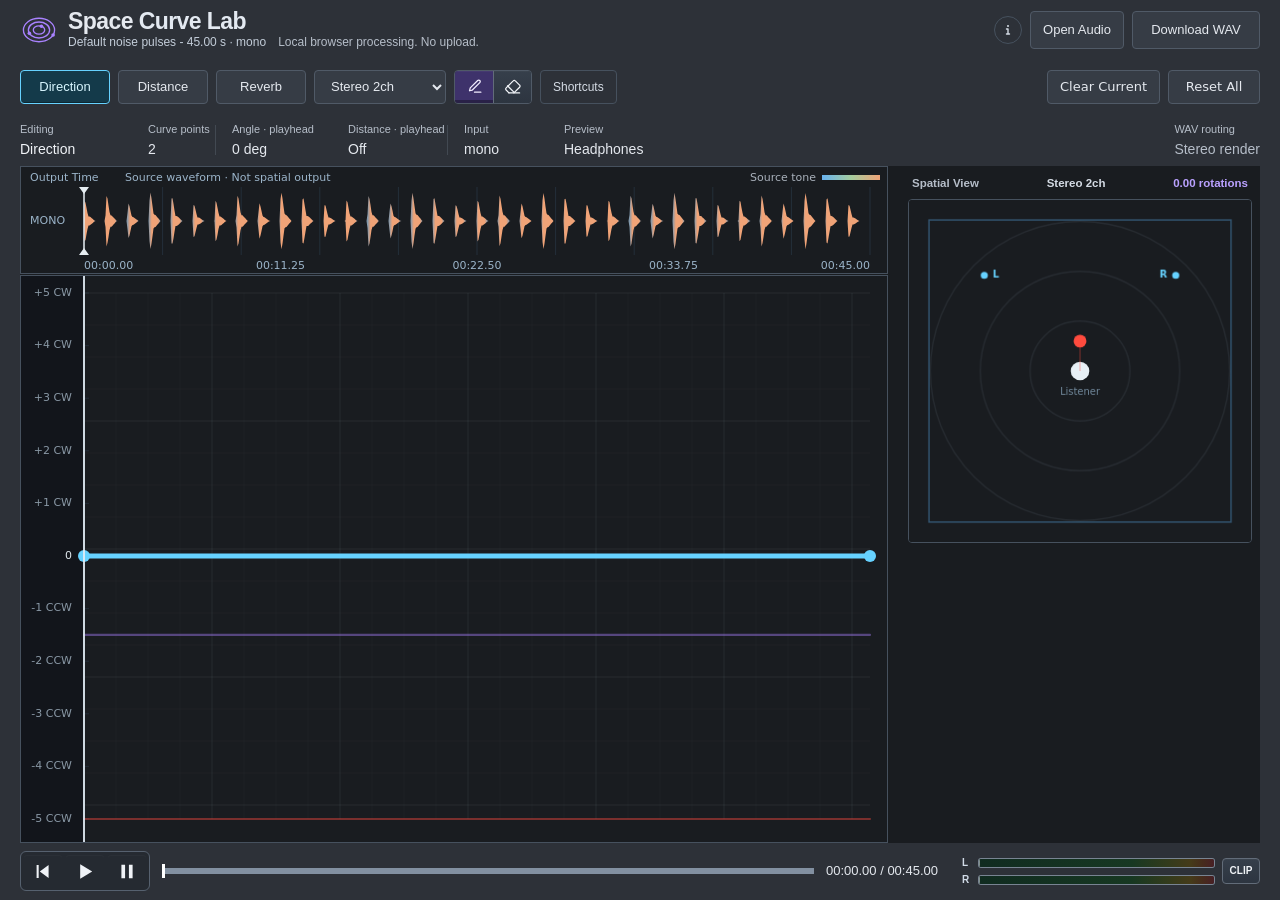
==== commit ba498395: "Align toolbar utilities and simplify technical readouts" ====
--- a/index.html
+++ b/index.html
@@ -131,7 +131,7 @@
             <strong>Headphones</strong>
           </div>
           <div class="readout referenceReadout">
-            <span>Engine</span>
+            <span title="Output routing selected for WAV; headphone Preview stays stereo.">WAV routing</span>
             <strong id="engineReadout">Stereo render</strong>
           </div>
         </div>
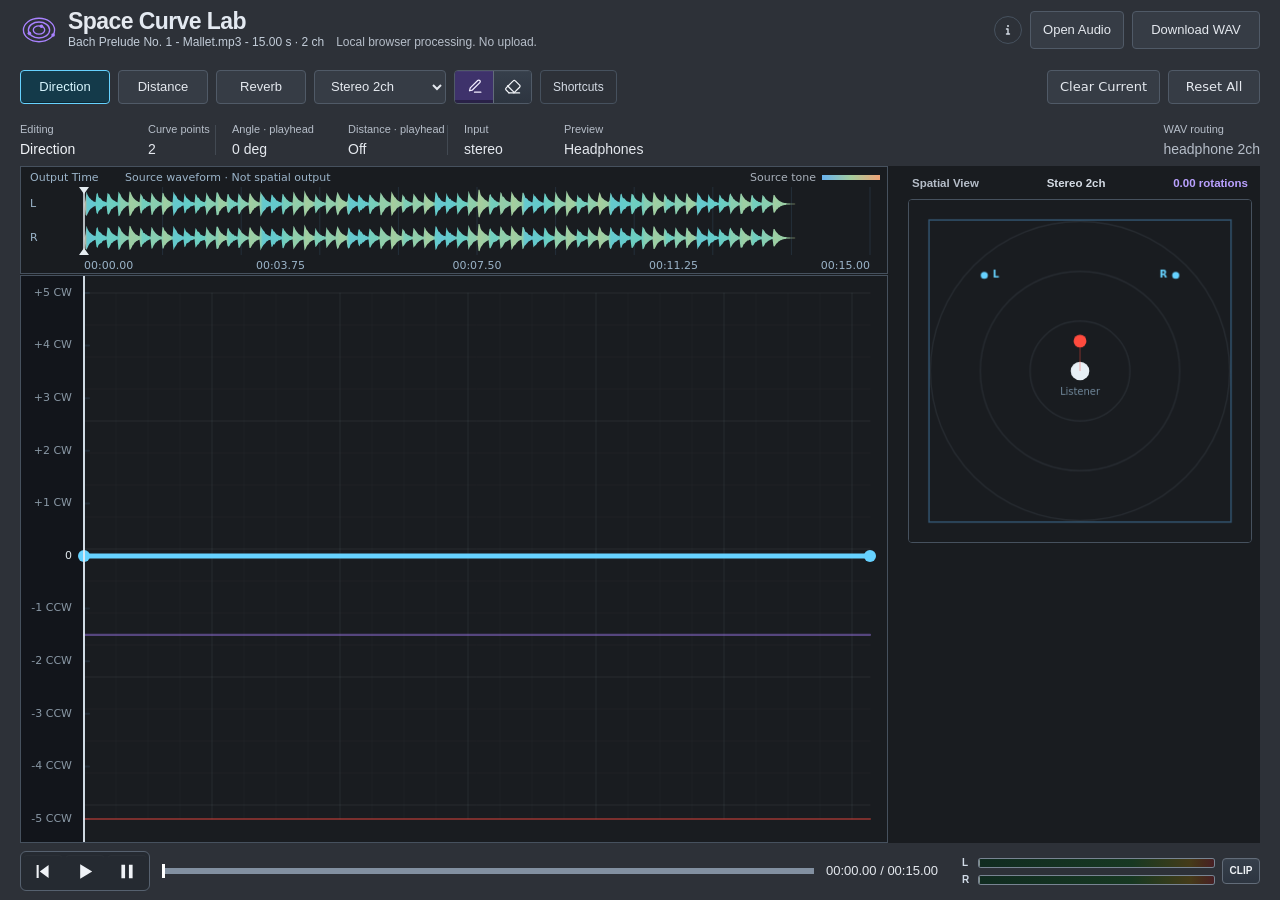
==== commit 72a3c3c1: "Load shared MP3 and retire stale playback callbacks" ====
--- a/index.html
+++ b/index.html
@@ -203,7 +203,7 @@
     </div>
 
     <script src="src/file-help.js?v=20261028-family-guide1" type="module"></script>
-    <script src="src/app.js?v=20261027-shift1" type="module"></script>
+    <script src="src/app.js?v=20261029-default-bach1" type="module"></script>
   <div id="directionModeHelp" class="parameterHelp" role="tooltip" hidden><strong>Direction · −1800° to +1800°</strong><span>Move the sound around the listener. Positive = clockwise; negative = counterclockwise. 360° is one full turn.</span><span class="helpState"></span></div>
 <div id="distanceModeHelp" class="parameterHelp" role="tooltip" hidden><strong>Distance · 0–1</strong><span>Move from near (0) to far (1), changing level, filtering and spatial impression. This is not a calibrated distance in meters.</span><span class="helpState"></span></div>
 <div id="reverbModeHelp" class="parameterHelp" role="tooltip" hidden><strong>Reverb Amount · 0–100%</strong><span>Draw how much sound is sent to the reverb. Decay is a separate 0.3–4 s setting. The tail ends at the file length.</span><span class="helpState"></span></div>
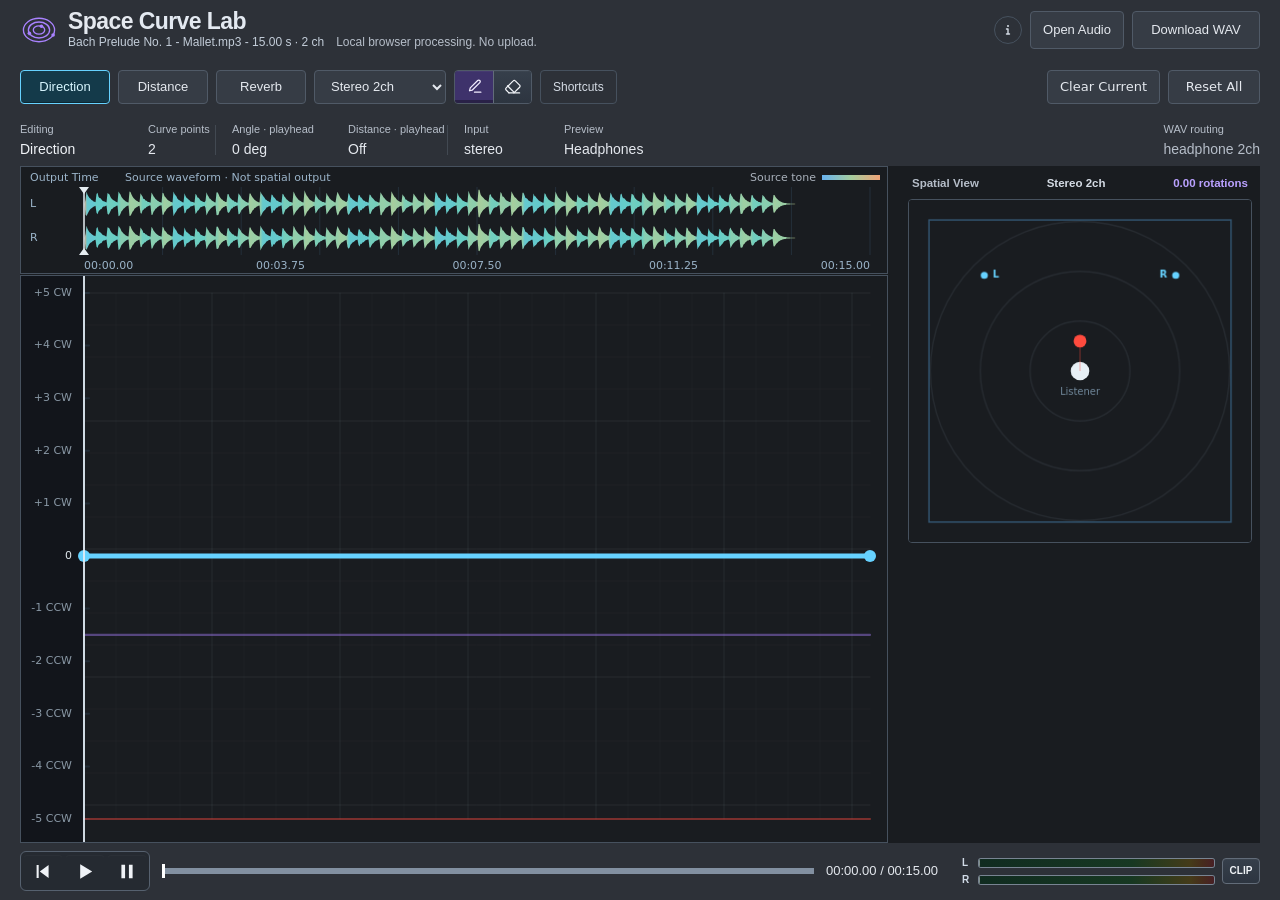
==== commit e2849f18: "Reject invalid decoded audio and retain previous valid sources" ====
--- a/index.html
+++ b/index.html
@@ -203,7 +203,7 @@
     </div>
 
     <script src="src/file-help.js?v=20261028-family-guide1" type="module"></script>
-    <script src="src/app.js?v=20261029-default-bach1" type="module"></script>
+    <script src="src/app.js?v=20261029-input-validation1" type="module"></script>
   <div id="directionModeHelp" class="parameterHelp" role="tooltip" hidden><strong>Direction · −1800° to +1800°</strong><span>Move the sound around the listener. Positive = clockwise; negative = counterclockwise. 360° is one full turn.</span><span class="helpState"></span></div>
 <div id="distanceModeHelp" class="parameterHelp" role="tooltip" hidden><strong>Distance · 0–1</strong><span>Move from near (0) to far (1), changing level, filtering and spatial impression. This is not a calibrated distance in meters.</span><span class="helpState"></span></div>
 <div id="reverbModeHelp" class="parameterHelp" role="tooltip" hidden><strong>Reverb Amount · 0–100%</strong><span>Draw how much sound is sent to the reverb. Decay is a separate 0.3–4 s setting. The tail ends at the file length.</span><span class="helpState"></span></div>
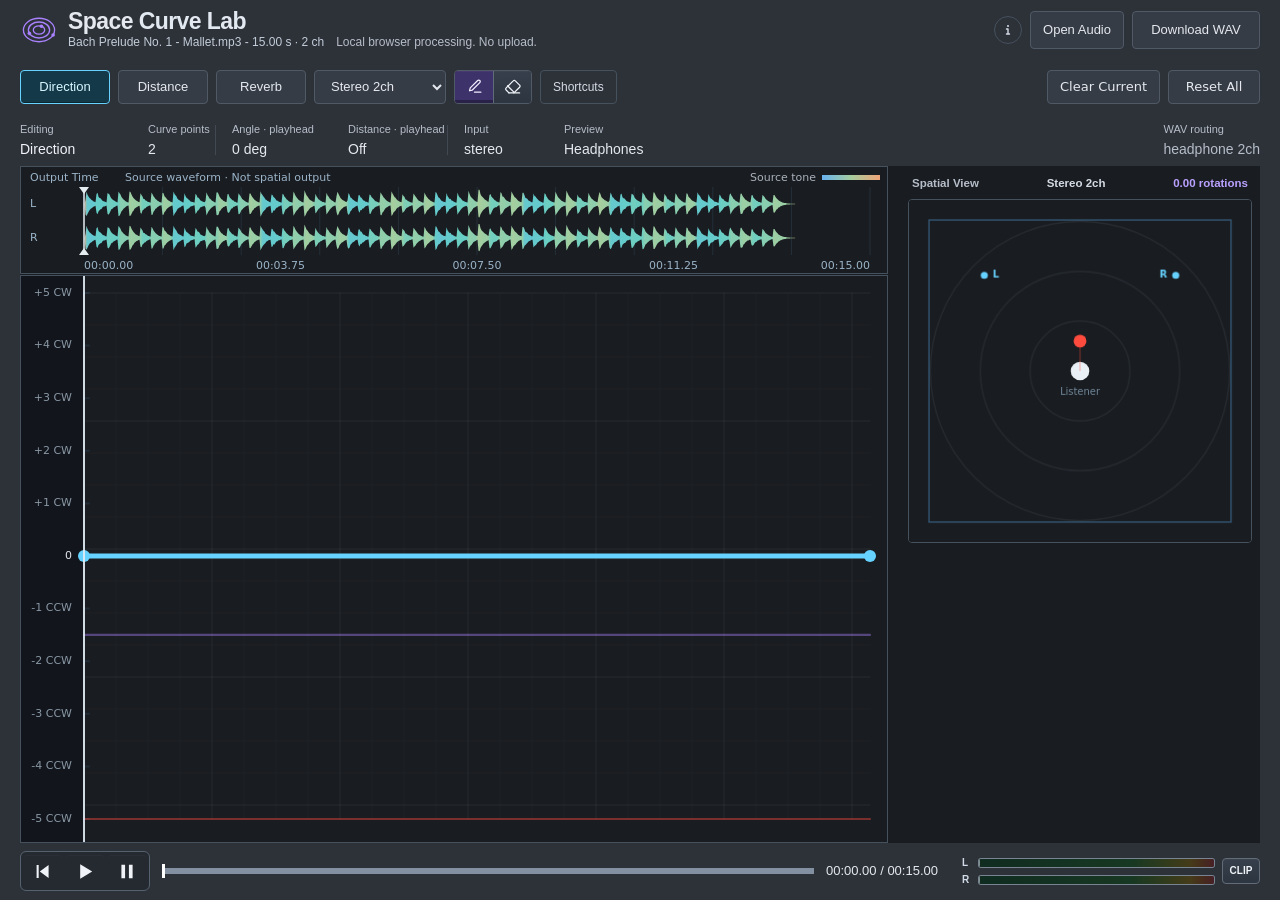
==== commit dd83ead6: "Prepare HRTF before playback and smooth spatial preview motion" ====
--- a/index.html
+++ b/index.html
@@ -203,7 +203,7 @@
     </div>
 
     <script src="src/file-help.js?v=20261028-family-guide1" type="module"></script>
-    <script src="src/app.js?v=20261029-input-validation1" type="module"></script>
+    <script src="src/app.js?v=20261029-preview-spatial1" type="module"></script>
   <div id="directionModeHelp" class="parameterHelp" role="tooltip" hidden><strong>Direction · −1800° to +1800°</strong><span>Move the sound around the listener. Positive = clockwise; negative = counterclockwise. 360° is one full turn.</span><span class="helpState"></span></div>
 <div id="distanceModeHelp" class="parameterHelp" role="tooltip" hidden><strong>Distance · 0–1</strong><span>Move from near (0) to far (1), changing level, filtering and spatial impression. This is not a calibrated distance in meters.</span><span class="helpState"></span></div>
 <div id="reverbModeHelp" class="parameterHelp" role="tooltip" hidden><strong>Reverb Amount · 0–100%</strong><span>Draw how much sound is sent to the reverb. Decay is a separate 0.3–4 s setting. The tail ends at the file length.</span><span class="helpState"></span></div>
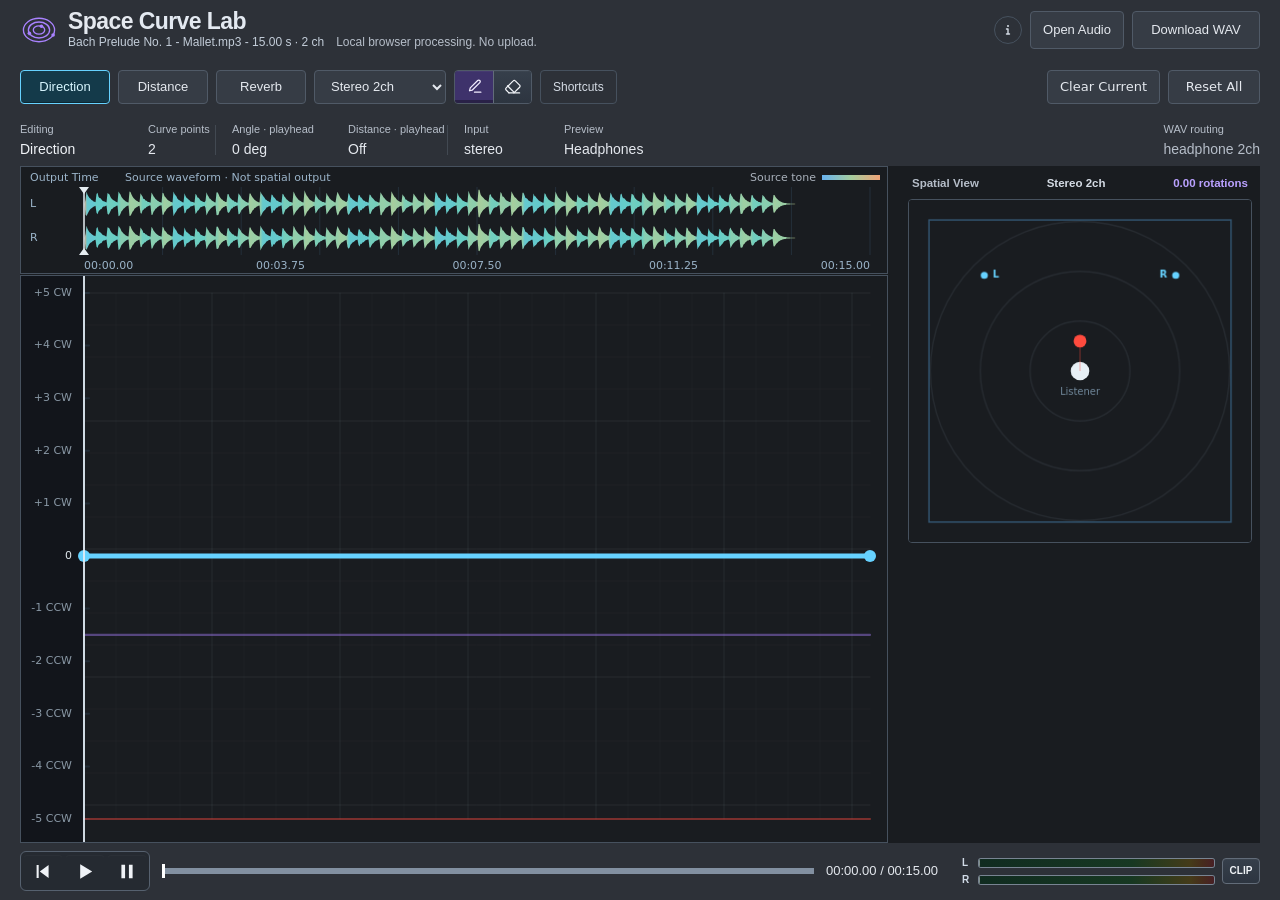
==== commit dd91cf28: "Protect spatial preview output with a linked peak guard" ====
--- a/index.html
+++ b/index.html
@@ -203,7 +203,7 @@
     </div>
 
     <script src="src/file-help.js?v=20261028-family-guide1" type="module"></script>
-    <script src="src/app.js?v=20261029-preview-spatial1" type="module"></script>
+    <script src="src/app.js?v=20261030-stability1" type="module"></script>
   <div id="directionModeHelp" class="parameterHelp" role="tooltip" hidden><strong>Direction · −1800° to +1800°</strong><span>Move the sound around the listener. Positive = clockwise; negative = counterclockwise. 360° is one full turn.</span><span class="helpState"></span></div>
 <div id="distanceModeHelp" class="parameterHelp" role="tooltip" hidden><strong>Distance · 0–1</strong><span>Move from near (0) to far (1), changing level, filtering and spatial impression. This is not a calibrated distance in meters.</span><span class="helpState"></span></div>
 <div id="reverbModeHelp" class="parameterHelp" role="tooltip" hidden><strong>Reverb Amount · 0–100%</strong><span>Draw how much sound is sent to the reverb. Decay is a separate 0.3–4 s setting. The tail ends at the file length.</span><span class="helpState"></span></div>
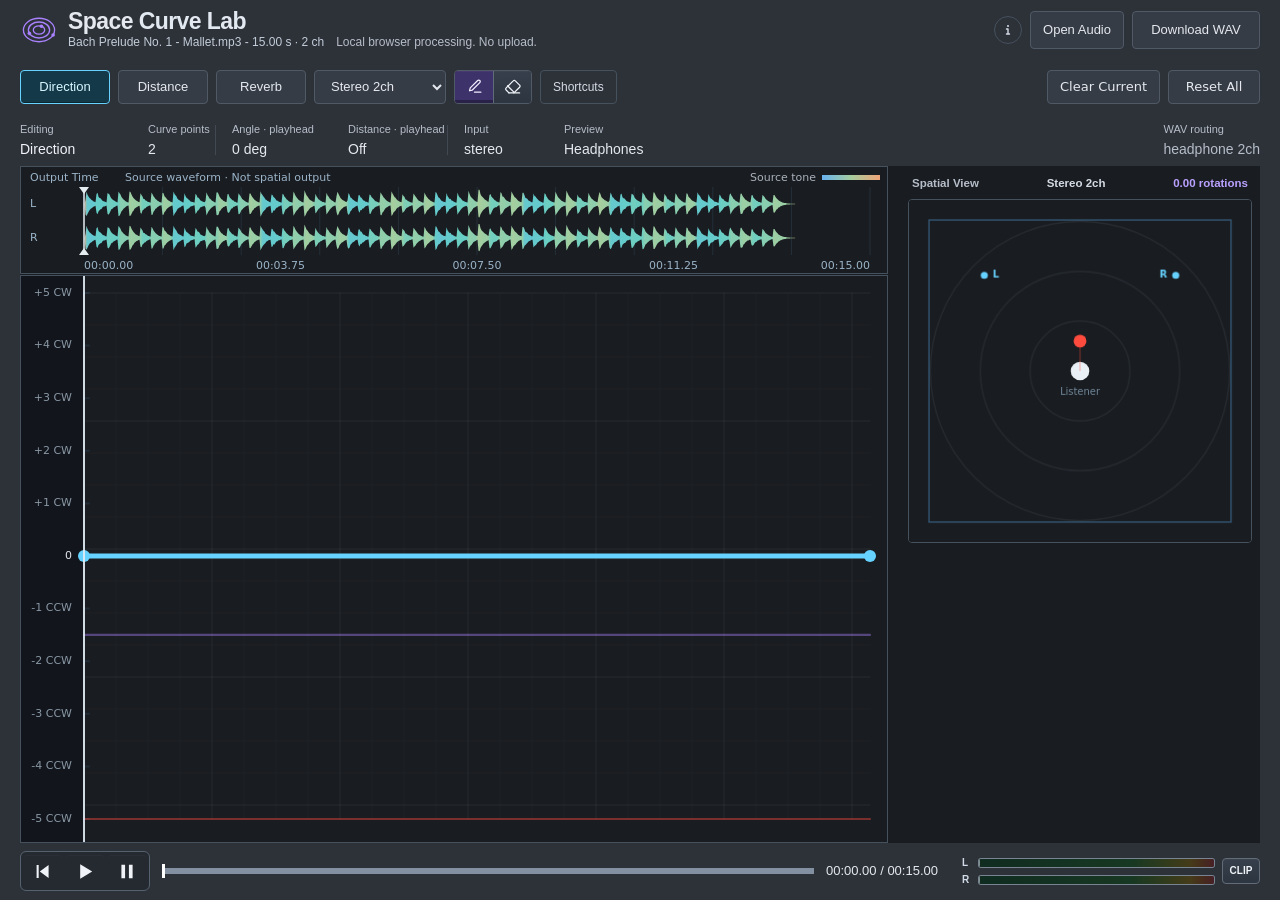
==== commit 26777aa6: "Preserve preview position history from graph creation" ====
--- a/index.html
+++ b/index.html
@@ -203,7 +203,7 @@
     </div>
 
     <script src="src/file-help.js?v=20261028-family-guide1" type="module"></script>
-    <script src="src/app.js?v=20261030-stability1" type="module"></script>
+    <script src="src/app.js?v=20261030-entry-history1" type="module"></script>
   <div id="directionModeHelp" class="parameterHelp" role="tooltip" hidden><strong>Direction · −1800° to +1800°</strong><span>Move the sound around the listener. Positive = clockwise; negative = counterclockwise. 360° is one full turn.</span><span class="helpState"></span></div>
 <div id="distanceModeHelp" class="parameterHelp" role="tooltip" hidden><strong>Distance · 0–1</strong><span>Move from near (0) to far (1), changing level, filtering and spatial impression. This is not a calibrated distance in meters.</span><span class="helpState"></span></div>
 <div id="reverbModeHelp" class="parameterHelp" role="tooltip" hidden><strong>Reverb Amount · 0–100%</strong><span>Draw how much sound is sent to the reverb. Decay is a separate 0.3–4 s setting. The tail ends at the file length.</span><span class="helpState"></span></div>
